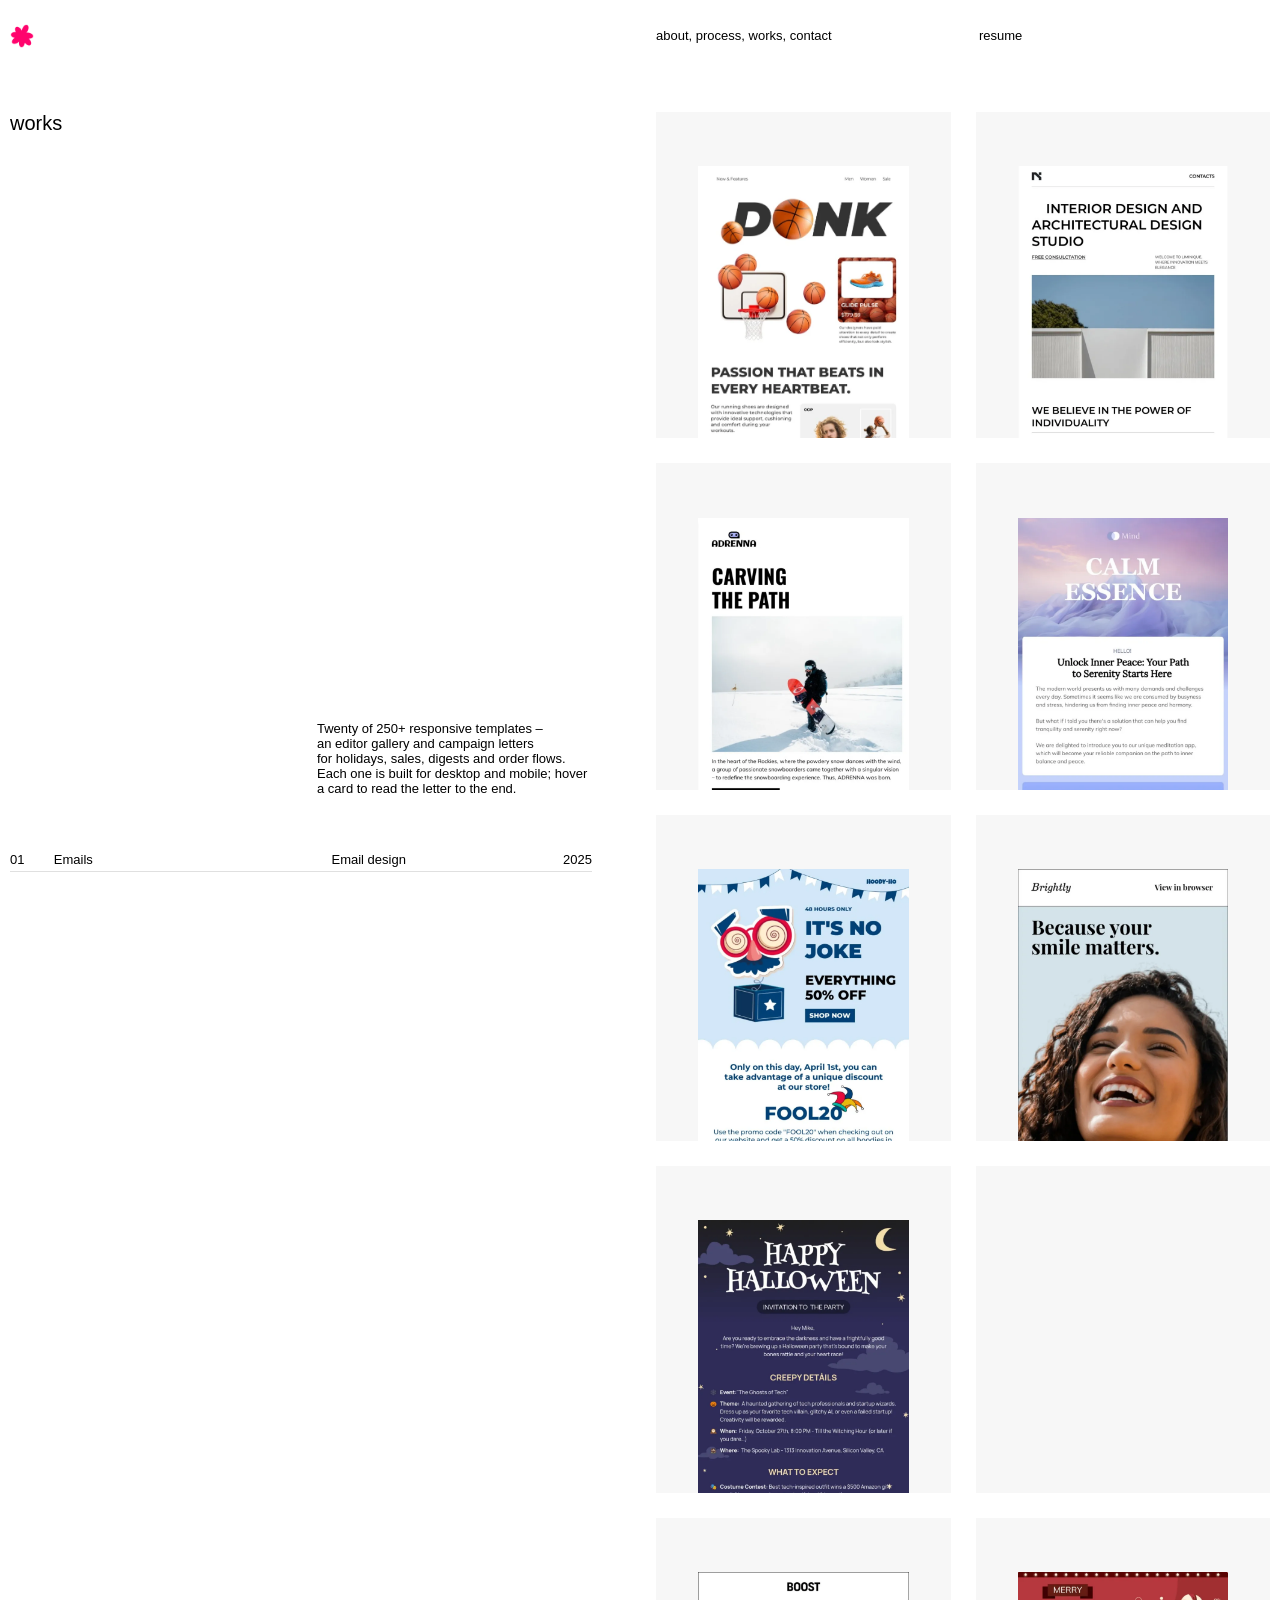
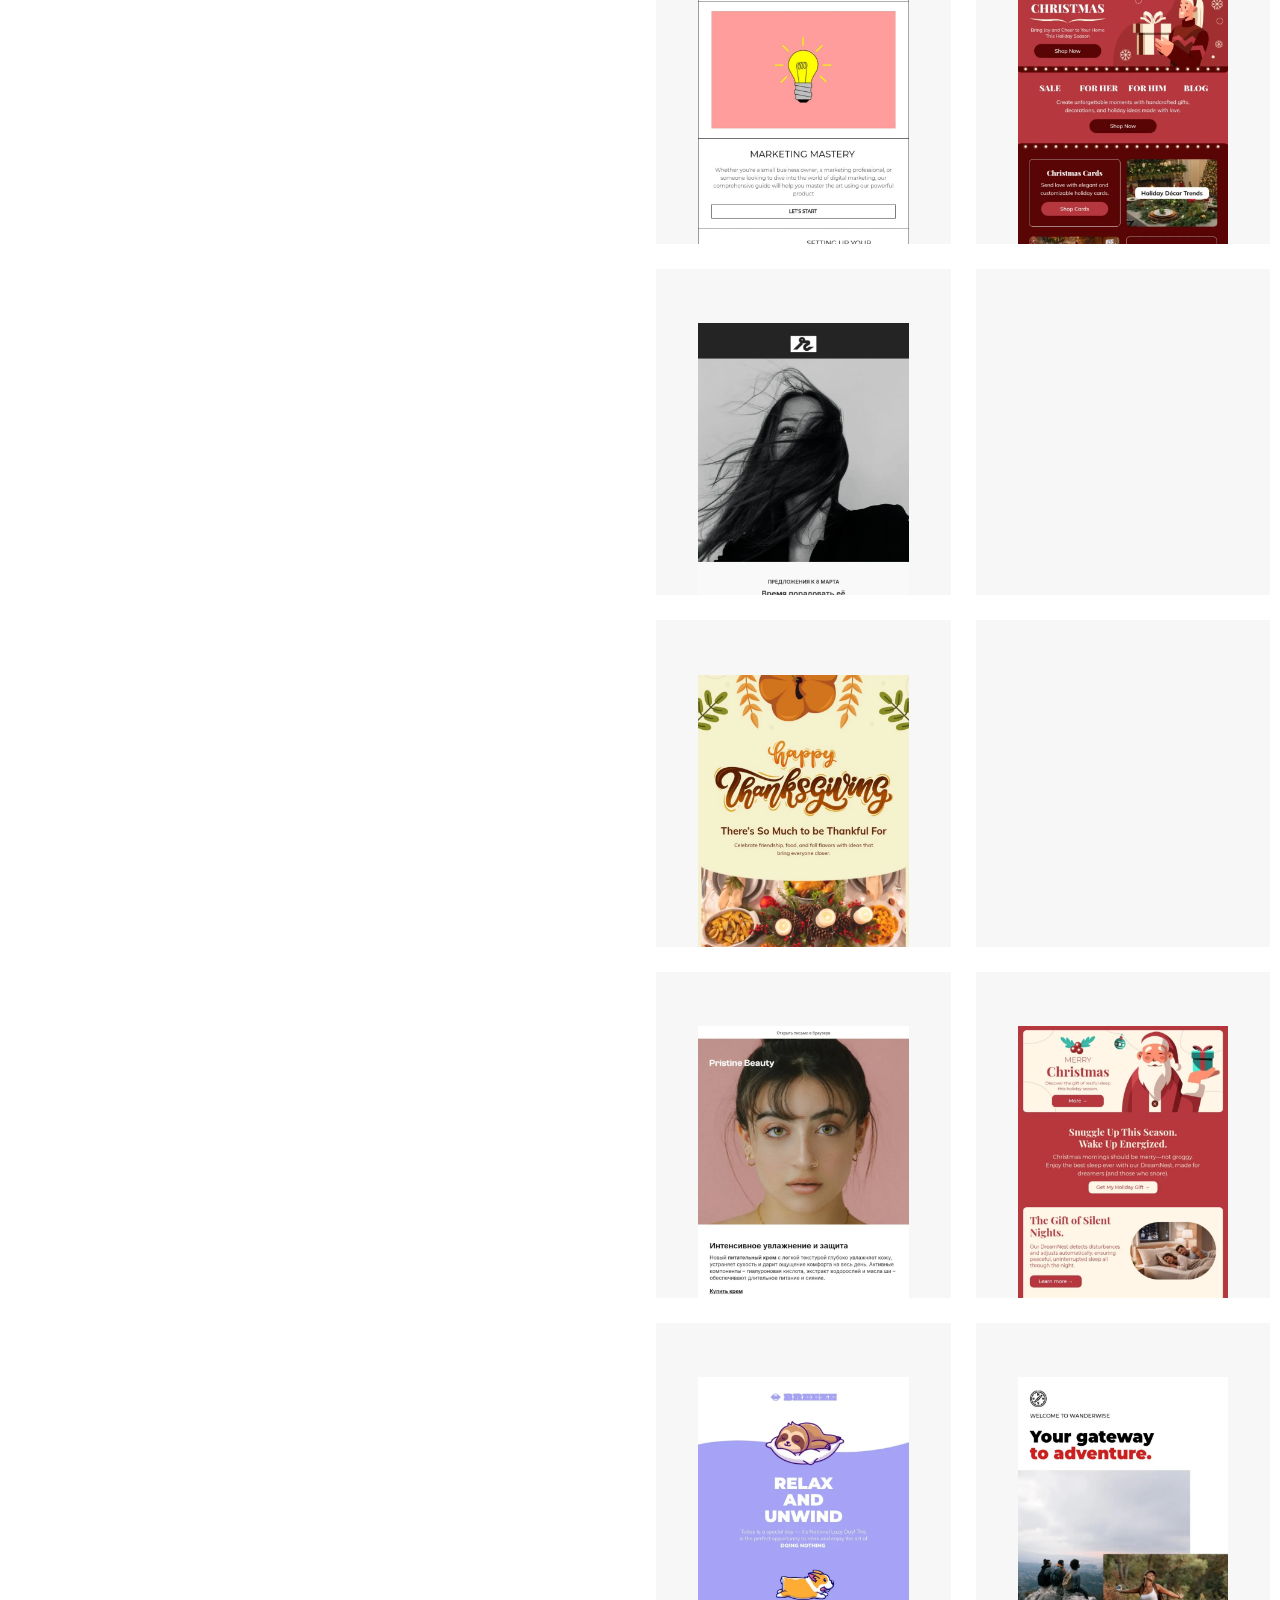
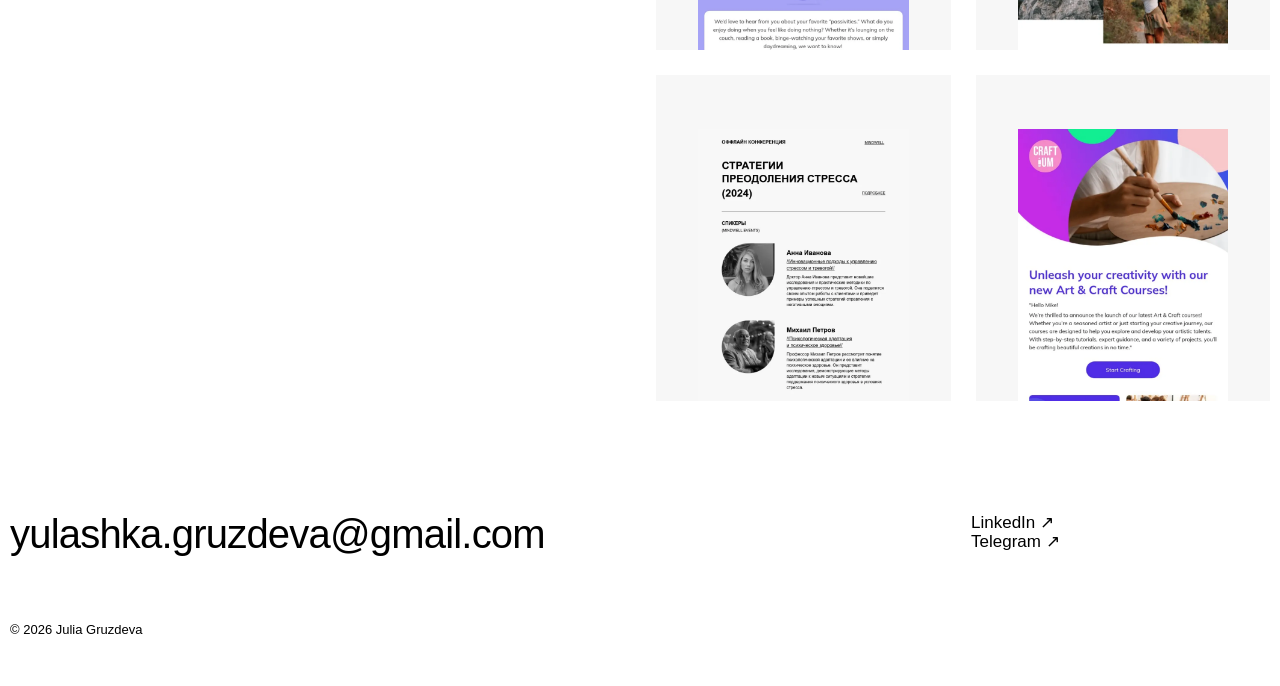
==== work/email-design/index.html @ 6845fb50 "Сборка сайта-портфолио для GitHub Pages Статика из site-portfolio/dist. Файл .nojekyll – чтобы Pages" ====
<!DOCTYPE html><html lang="en"><head><meta charset="utf-8"><meta name="viewport" content="width=device-width, initial-scale=1"><!-- NDA: не убирать, пока Юля не скажет «согласовано, открываем» --><meta name="robots" content="noindex, nofollow"><title>Email design – Julia Gruzdeva</title><meta name="description" content="Responsive email templates for the template gallery of an email editor and for brand campaigns – holidays, sales, digests, order flows. Each one built for desktop and mobile."><!-- Иконка вкладки: розовый цветок (решение Юли 08.11.2026) --><link rel="icon" type="image/png" href="/favicon.png"><link rel="apple-touch-icon" href="/favicon.png"><!-- Вступление на главной: включаем до отрисовки, чтобы не мигало финальное состояние --><style>html.lenis,html.lenis body{height:auto}.lenis:not(.lenis-autoToggle).lenis-stopped{overflow:clip}.lenis [data-lenis-prevent],.lenis [data-lenis-prevent-wheel],.lenis [data-lenis-prevent-touch],.lenis [data-lenis-prevent-vertical],.lenis [data-lenis-prevent-horizontal]{overscroll-behavior:contain}.lenis.lenis-smooth iframe{pointer-events:none}.lenis.lenis-autoToggle{transition-behavior:allow-discrete;transition-property:overflow;transition-duration:1ms}
</style><link rel="stylesheet" href="/_astro/TopBar.B1P4FgO7.css"><link rel="stylesheet" href="/_astro/Contact.BakObvQf.css"></head><body><header class="top wrap" data-topbar data-astro-cid-nazmfhjt><a class="t-caption top-logo" href="/#top" data-astro-cid-nazmfhjt><img src="/favicon.png" alt="" width="256" height="256" data-astro-cid-nazmfhjt><span class="visually-hidden" data-astro-cid-nazmfhjt>Julia Gruzdeva – to the top</span></a><nav class="t-caption top-nav" aria-label="Main" data-astro-cid-nazmfhjt><a href="/#about" data-astro-cid-nazmfhjt>about</a>, <a href="/#process" data-astro-cid-nazmfhjt>process</a>, <a href="/#work" data-astro-cid-nazmfhjt>works</a>, <a href="/contact" data-astro-cid-nazmfhjt>contact</a><span class="top-cv-nav" data-astro-cid-nazmfhjt>, <button type="button" data-cv-open data-astro-cid-nazmfhjt>resume</button></span></nav><button class="t-caption top-cv" type="button" data-cv-open data-astro-cid-nazmfhjt>resume</button></header><dialog class="cv" data-cv aria-label="Resume – Julia Gruzdeva" data-astro-cid-zsqrgqoq><div class="cv-sheet" data-lenis-prevent data-astro-cid-zsqrgqoq><div class="wrap cv-page" data-astro-cid-zsqrgqoq><div class="cv-top" data-astro-cid-zsqrgqoq><button class="cv-back" type="button" data-cv-close data-astro-cid-zsqrgqoq><img src="/favicon.png" alt="" width="256" height="256" data-astro-cid-zsqrgqoq><span class="visually-hidden" data-astro-cid-zsqrgqoq>Back to the site</span></button><button class="cv-close" type="button" data-cv-close data-astro-cid-zsqrgqoq>close</button></div><div class="cv-intro" data-astro-cid-zsqrgqoq><div class="cv-who" data-astro-cid-zsqrgqoq><h2 class="t-headline cv-headline" data-astro-cid-zsqrgqoq>Hello! I&#39;m Julia Gruzdeva – product designer.</h2><p class="t-caption cv-place" data-astro-cid-zsqrgqoq>Batumi, Georgia · UTC+4 · remote</p></div><img class="cv-photo" src="/images/julia.webp" alt="Julia Gruzdeva" width="560" height="560" loading="lazy" decoding="async" data-astro-cid-zsqrgqoq></div><section class="cv-row" data-astro-cid-zsqrgqoq><h3 class="t-title cv-label" data-astro-cid-zsqrgqoq>About me</h3><div class="cv-main" data-astro-cid-zsqrgqoq><p class="t-text" data-astro-cid-zsqrgqoq>Product and UX/UI designer with three years in complex B2B SaaS. I design interfaces with dozens of states, rules and edge cases, work on design systems at code level, and turn business goals into clear user flows together with product managers and engineers. My focus is the logic behind the screen: scenarios, states and every edge case are worked out before anything is drawn – so the team doesn&#39;t meet them after release. I work AI-first – I build interactive prototypes in Claude Code on the production component library, so engineers get working code instead of mockups and features are approved in weeks, not months.</p></div></section><section class="cv-row" data-astro-cid-zsqrgqoq><h3 class="t-title cv-label" data-astro-cid-zsqrgqoq>Contacts</h3><div class="cv-main cv-links" data-astro-cid-zsqrgqoq><p class="t-text cv-link" data-astro-cid-zsqrgqoq><span class="cv-dim" data-astro-cid-zsqrgqoq>LinkedIn:</span> <a href="https://www.linkedin.com/in/jula-gruzdeva/" target="_blank" rel="noopener" data-astro-cid-zsqrgqoq>linkedin.com/in/jula-gruzdeva ↗</a></p><p class="t-text cv-link" data-astro-cid-zsqrgqoq><span class="cv-dim" data-astro-cid-zsqrgqoq>Telegram:</span> <a href="https://t.me/jula_gruzdeva" target="_blank" rel="noopener" data-astro-cid-zsqrgqoq>@jula_gruzdeva ↗</a></p><p class="t-text cv-link" data-astro-cid-zsqrgqoq><span class="cv-dim" data-astro-cid-zsqrgqoq>Email:</span> <a href="mailto:yulashka.gruzdeva@gmail.com" data-astro-cid-zsqrgqoq>yulashka.gruzdeva@gmail.com</a></p></div></section><section class="cv-row" data-astro-cid-zsqrgqoq><h3 class="t-title cv-label" data-astro-cid-zsqrgqoq>Competences</h3><div class="cv-main" data-astro-cid-zsqrgqoq><p class="t-text" data-astro-cid-zsqrgqoq>I hand over high-fidelity UI, interactive prototypes and specs with acceptance criteria – and stay with engineering until release, with a design review of what was built. In a design system I work down to token scales and components documented in Storybook, with full state coverage and keyboard access. Tools: Figma and Claude Code.</p></div><ul class="cv-aside t-text" data-astro-cid-zsqrgqoq><li data-astro-cid-zsqrgqoq>Product design</li><li data-astro-cid-zsqrgqoq>Complex UX</li><li data-astro-cid-zsqrgqoq>Design systems</li><li data-astro-cid-zsqrgqoq>AI prototyping</li><li data-astro-cid-zsqrgqoq>Email design</li><li data-astro-cid-zsqrgqoq>Web design</li></ul></section><section class="cv-row" data-astro-cid-zsqrgqoq><h3 class="t-title cv-label" data-astro-cid-zsqrgqoq>Experience</h3><div class="cv-main cv-jobs" data-astro-cid-zsqrgqoq><div class="cv-job" data-astro-cid-zsqrgqoq><p class="t-data cv-job-head" data-astro-cid-zsqrgqoq>Product designer<span class="cv-job-when t-text" data-astro-cid-zsqrgqoq>2025 – 2026</span></p><p class="t-text cv-job-org" data-astro-cid-zsqrgqoq>A SaaS company in email marketing</p><ul class="t-text cv-points" data-astro-cid-zsqrgqoq><li data-astro-cid-zsqrgqoq>End-to-end design of complex B2B SaaS features – from user flows, system states and edge cases to high-fidelity UI, interactive prototypes and developer-ready specs with acceptance criteria.</li><li data-astro-cid-zsqrgqoq>Redesigned the whole customer account of a transactional email service in 5 months – sign-up, onboarding, sending domains, event history, projects and DMARC monitoring, for web and mobile, in light and dark themes. In production.</li><li data-astro-cid-zsqrgqoq>Designed core capabilities of an automation builder for scenarios with 50+ blocks – canvas minimap, smart guides with soft snapping, and a notification system built from support requests.</li><li data-astro-cid-zsqrgqoq>Designed activation flows – a launch checklist that leads new users to their first live scenario, and an entry point from segments into automations. Both in production.</li><li data-astro-cid-zsqrgqoq>Work AI-first – interactive prototypes in Claude Code on the production component library, which cut the path from task to approved solution from months to two or three weeks.</li><li data-astro-cid-zsqrgqoq>Owned a foundation area of a design system overhaul – shadows, overlays and layering: audit, token scales, 11 tokens shipped and 16 components rebuilt with full state coverage, keyboard access and Storybook documentation.</li><li data-astro-cid-zsqrgqoq>Designed data-heavy interfaces – an SMS analytics dashboard with tables, filters, aggregated reports, exports, and loading, empty and error states.</li></ul></div><div class="cv-job" data-astro-cid-zsqrgqoq><p class="t-data cv-job-head" data-astro-cid-zsqrgqoq>Designer, email and web<span class="cv-job-when t-text" data-astro-cid-zsqrgqoq>2023 – 2025</span></p><p class="t-text cv-job-org" data-astro-cid-zsqrgqoq>Same company</p><ul class="t-text cv-points" data-astro-cid-zsqrgqoq><li data-astro-cid-zsqrgqoq>Designed 250+ responsive email templates for the products&#39; template galleries, and campaign creatives for Russian-speaking and international markets.</li><li data-astro-cid-zsqrgqoq>Redesigned an 11-page product marketing site with an updated UI kit and developer documentation, in light and dark themes.</li><li data-astro-cid-zsqrgqoq>Used generative AI in visual production – 3D objects and a mascot for an ad campaign, illustrations for the site.</li><li data-astro-cid-zsqrgqoq>Moved into the product team in 2025.</li></ul></div></div></section><section class="cv-row" data-astro-cid-zsqrgqoq><h3 class="t-title cv-label" data-astro-cid-zsqrgqoq>Education</h3><div class="cv-main cv-rows" data-astro-cid-zsqrgqoq><div class="cv-line" data-astro-cid-zsqrgqoq><p class="t-text" data-astro-cid-zsqrgqoq>Peter the Great St. Petersburg Polytechnic University<br data-astro-cid-zsqrgqoq><span class="cv-dim" data-astro-cid-zsqrgqoq>Bachelor&#39;s degree, Information Technology</span></p><p class="t-text cv-when" data-astro-cid-zsqrgqoq>2021 – 2026</p></div></div></section><section class="cv-row" data-astro-cid-zsqrgqoq><h3 class="t-title cv-label" data-astro-cid-zsqrgqoq>Languages</h3><div class="cv-main cv-rows" data-astro-cid-zsqrgqoq><div class="cv-line" data-astro-cid-zsqrgqoq><p class="t-text" data-astro-cid-zsqrgqoq>Russian</p><p class="t-text cv-when" data-astro-cid-zsqrgqoq>Native</p></div><div class="cv-line" data-astro-cid-zsqrgqoq><p class="t-text" data-astro-cid-zsqrgqoq>English</p><p class="t-text cv-when" data-astro-cid-zsqrgqoq>Working proficiency</p></div></div></section></div></div></dialog><script type="module" src="/_astro/Resume.astro_astro_type_script_index_0_lang.Bk0ro4QS.js"></script><main><section class="work wrap" aria-labelledby="work-title" data-work data-astro-cid-t3eiqlen><i class="work-anchor" id="work" aria-hidden="true" data-astro-cid-t3eiqlen></i><div class="work-body" data-astro-cid-t3eiqlen><div class="work-side" data-astro-cid-t3eiqlen><div class="work-head" data-astro-cid-t3eiqlen><h2 class="t-title work-word" id="work-title" data-astro-cid-t3eiqlen>works</h2><div class="work-sums" data-astro-cid-t3eiqlen><p class="t-caption work-summary is-live" data-sum="emails" data-astro-cid-t3eiqlen>Twenty of 250+ responsive templates – an editor gallery and campaign letters for holidays, sales, digests and order flows. Each one is built for desktop and mobile; hover a card to read the letter to the end.</p></div></div><ol class="work-list t-caption" data-astro-cid-t3eiqlen><li class="is-live" data-row="emails" data-astro-cid-t3eiqlen><a href="#w-emails" data-astro-cid-t3eiqlen><span class="work-num" data-astro-cid-t3eiqlen>01</span><span class="work-name" data-astro-cid-t3eiqlen>Emails</span><span class="work-cat" data-astro-cid-t3eiqlen>Email design</span><span class="work-year" data-astro-cid-t3eiqlen>2025</span></a></li></ol></div><div class="work-images" data-astro-cid-t3eiqlen><div class="work-tile work-half" style="--shift:-73.26%;--dur:1.98s" id="w-emails" data-work-start="emails" data-astro-cid-t3eiqlen><img src="/images/work/email/email-01.webp" alt="Email template 1 of 20" width="517" height="2000" loading="eager" decoding="async" data-astro-cid-t3eiqlen></div><div class="work-tile work-half" style="--shift:-73.30%;--dur:1.99s" data-astro-cid-t3eiqlen><img src="/images/work/email/email-02.webp" alt="Email template 2 of 20" width="700" height="2712" loading="lazy" decoding="async" data-astro-cid-t3eiqlen></div><div class="work-tile work-half" style="--shift:-83.39%;--dur:3.63s" data-astro-cid-t3eiqlen><img src="/images/work/email/email-03.webp" alt="Email template 3 of 20" width="700" height="4358" loading="lazy" decoding="async" data-astro-cid-t3eiqlen></div><div class="work-tile work-half" style="--shift:-83.99%;--dur:3.80s" data-astro-cid-t3eiqlen><img src="/images/work/email/email-04.webp" alt="Email template 4 of 20" width="700" height="4522" loading="lazy" decoding="async" data-astro-cid-t3eiqlen></div><div class="work-tile work-half" style="--shift:-57.46%;--dur:0.98s" data-astro-cid-t3eiqlen><img src="/images/work/email/email-05.webp" alt="Email template 5 of 20" width="700" height="1702" loading="lazy" decoding="async" data-astro-cid-t3eiqlen></div><div class="work-tile work-half" style="--shift:-72.13%;--dur:1.87s" data-astro-cid-t3eiqlen><img src="/images/work/email/email-06.webp" alt="Email template 6 of 20" width="700" height="2598" loading="lazy" decoding="async" data-astro-cid-t3eiqlen></div><div class="work-tile work-half" style="--shift:-64.30%;--dur:1.30s" data-astro-cid-t3eiqlen><img src="/images/work/email/email-07.webp" alt="Email template 7 of 20" width="700" height="2028" loading="lazy" decoding="async" data-astro-cid-t3eiqlen></div><div class="work-tile work-half" style="--shift:-71.36%;--dur:1.80s" data-astro-cid-t3eiqlen><img src="/images/work/email/email-08.webp" alt="Email template 8 of 20" width="700" height="2528" loading="lazy" decoding="async" data-astro-cid-t3eiqlen></div><div class="work-tile work-half" style="--shift:-77.18%;--dur:2.45s" data-astro-cid-t3eiqlen><img src="/images/work/email/email-09.webp" alt="Email template 9 of 20" width="700" height="3172" loading="lazy" decoding="async" data-astro-cid-t3eiqlen></div><div class="work-tile work-half" style="--shift:-63.10%;--dur:1.24s" data-astro-cid-t3eiqlen><img src="/images/work/email/email-10.webp" alt="Email template 10 of 20" width="700" height="1962" loading="lazy" decoding="async" data-astro-cid-t3eiqlen></div><div class="work-tile work-half" style="--shift:-70.08%;--dur:1.70s" data-astro-cid-t3eiqlen><img src="/images/work/email/email-11.webp" alt="Email template 11 of 20" width="700" height="2420" loading="lazy" decoding="async" data-astro-cid-t3eiqlen></div><div class="work-tile work-half" style="--shift:-70.92%;--dur:1.77s" data-astro-cid-t3eiqlen><img src="/images/work/email/email-12.webp" alt="Email template 12 of 20" width="700" height="2490" loading="lazy" decoding="async" data-astro-cid-t3eiqlen></div><div class="work-tile work-half" style="--shift:-79.38%;--dur:2.79s" data-astro-cid-t3eiqlen><img src="/images/work/email/email-13.webp" alt="Email template 13 of 20" width="700" height="3512" loading="lazy" decoding="async" data-astro-cid-t3eiqlen></div><div class="work-tile work-half" style="--shift:-69.81%;--dur:1.67s" data-astro-cid-t3eiqlen><img src="/images/work/email/email-14.webp" alt="Email template 14 of 20" width="700" height="2398" loading="lazy" decoding="async" data-astro-cid-t3eiqlen></div><div class="work-tile work-half" style="--shift:-69.50%;--dur:1.65s" data-astro-cid-t3eiqlen><img src="/images/work/email/email-15.webp" alt="Email template 15 of 20" width="700" height="2374" loading="lazy" decoding="async" data-astro-cid-t3eiqlen></div><div class="work-tile work-half" style="--shift:-67.91%;--dur:1.53s" data-astro-cid-t3eiqlen><img src="/images/work/email/email-16.webp" alt="Email template 16 of 20" width="700" height="2256" loading="lazy" decoding="async" data-astro-cid-t3eiqlen></div><div class="work-tile work-half" style="--shift:-66.70%;--dur:1.45s" data-astro-cid-t3eiqlen><img src="/images/work/email/email-17.webp" alt="Email template 17 of 20" width="700" height="2174" loading="lazy" decoding="async" data-astro-cid-t3eiqlen></div><div class="work-tile work-half" style="--shift:-64.75%;--dur:1.33s" data-astro-cid-t3eiqlen><img src="/images/work/email/email-18.webp" alt="Email template 18 of 20" width="700" height="2054" loading="lazy" decoding="async" data-astro-cid-t3eiqlen></div><div class="work-tile work-half" style="--shift:-67.12%;--dur:1.48s" data-astro-cid-t3eiqlen><img src="/images/work/email/email-19.webp" alt="Email template 19 of 20" width="700" height="2202" loading="lazy" decoding="async" data-astro-cid-t3eiqlen></div><div class="work-tile work-half" style="--shift:-63.69%;--dur:1.27s" data-astro-cid-t3eiqlen><img src="/images/work/email/email-20.webp" alt="Email template 20 of 20" width="700" height="1994" loading="lazy" decoding="async" data-astro-cid-t3eiqlen></div></div></div></section><script type="module" src="/_astro/Work.astro_astro_type_script_index_0_lang.C612-Xgd.js"></script></main><footer class="contact wrap" aria-label="Contact" data-astro-cid-he3spzz3><div class="lanes contact-lanes" data-astro-cid-he3spzz3><div class="contact-who" data-astro-cid-he3spzz3><a class="t-headline contact-mail" href="mailto:yulashka.gruzdeva@gmail.com" data-astro-cid-he3spzz3>yulashka.gruzdeva@gmail.com</a></div><p class="t-data" data-astro-cid-he3spzz3><a href="https://www.linkedin.com/in/jula-gruzdeva/" target="_blank" rel="noopener" data-astro-cid-he3spzz3>LinkedIn ↗</a><br data-astro-cid-he3spzz3><a href="https://t.me/jula_gruzdeva" target="_blank" rel="noopener" data-astro-cid-he3spzz3>Telegram ↗</a></p></div><div class="lanes contact-foot" data-astro-cid-he3spzz3><p class="t-caption" data-astro-cid-he3spzz3>© 2026 Julia Gruzdeva</p></div></footer><script type="module" src="/_astro/Base.astro_astro_type_script_index_0_lang.paRQrTUy.js"></script></body></html>
---- _astro/TopBar.B1P4FgO7.css ----
:root{--black:#000;--white:#fff;--muted:#0000008c;--muted-strong:#000000b3;--rule:#000;--rule-soft:#0000001f;--placeholder:#00000014;--muted-light:#0000006b;--accent-1:#4a9e63;--accent-2:#33559f;--bg:var(--white);--text:var(--black);--focus:var(--accent-2);--font:"Helvetica Neue", Helvetica, Arial, sans-serif;--w-regular:400;--w-medium:500;--fs-monumental:clamp(56px, 22vw, 320px);--lh-monumental:.78;--ls-monumental:-.05em;--fs-name:clamp(40px, 13.9vw, 200px);--ls-name:-.04em;--fs-numeral:120px;--lh-numeral:.8;--ls-numeral:-.04em;--fs-principle:64px;--lh-principle:.85;--ls-principle:-.04em;--fs-headline:40px;--lh-headline:1.05;--ls-headline:-.02em;--fs-data:17px;--lh-data:1.12;--fs-title:20px;--lh-title:1.1;--fs-body:16px;--lh-body:1.25;--fs-text:15px;--lh-text:1.3;--fs-small:14px;--lh-small:1.3;--fs-caption:13px;--lh-caption:1.15;--fs-label:12px;--lh-label:1.15;--fs-words:clamp(64px, 10.4vw, 150px);--lh-words:.8;--ls-words:-.05em;--words-col:2.8em;--words-dot:.68em;--page-pad:10px;--lane-pad:0px;--lane-gap:32px;--rule-w:1px;--tile-bg:#f7f7f7;--tile-bg-hover:#e8e9ed;--work-gap:25px;--rule-bold:4px;--top-h:72px;--section-top:128px;--hero-gap:120px;--intro-scroll:260svh;--intro-scroll-flow:130svh;--about-scroll:160svh;--how-scroll:320svh;--head-gap:40px;--footer-top:112px;--dur-fast:.16s;--dur-base:.32s;--dur-slow:.7s;--ease-out:cubic-bezier(.2, .7, .2, 1)}@media (width<=900px){:root{--fs-numeral:72px;--hero-gap:80px;--intro-scroll:240svh;--intro-scroll-flow:140svh;--about-scroll:140svh;--how-scroll:280svh;--fs-name:12.5vw;--fs-headline:28px}}@media (width<=600px){:root{--page-pad:16px;--lane-gap:20px;--top-h:56px;--section-top:88px;--head-gap:28px;--hero-gap:64px;--footer-top:80px;--work-gap:16px;--fs-numeral:56px;--fs-headline:26px;--fs-words:clamp(38px, 13vw, 64px);--words-col:1.55em}}*,:before,:after{box-sizing:border-box}html{-webkit-text-size-adjust:100%}html,body{margin:0}body{font-family:var(--font);font-size:var(--fs-body);line-height:var(--lh-body);font-weight:var(--w-regular);color:var(--text);background:var(--bg);-webkit-font-smoothing:antialiased;overflow-x:clip}h1,h2,h3,p,ul,ol,dl,dd,figure{margin:0;padding:0}ul,ol{list-style:none}img,video{max-width:100%;height:auto;display:block}a{color:inherit;text-decoration:none}a:hover{text-underline-offset:.15em;text-decoration:underline 1px}:focus-visible{outline:2px solid var(--focus);outline-offset:2px}::selection{background:var(--black);color:var(--white)}.visually-hidden{clip:rect(0 0 0 0);white-space:nowrap;border:0;width:1px;height:1px;margin:-1px;padding:0;position:absolute;overflow:hidden}.wrap{padding-inline:var(--page-pad)}.lanes{column-gap:var(--lane-gap);grid-template-columns:repeat(4,minmax(0,1fr));display:grid}.lanes>*{padding:0 var(--lane-pad);min-width:0}.t-monumental{font-size:var(--fs-monumental);line-height:var(--lh-monumental);letter-spacing:var(--ls-monumental);font-weight:var(--w-medium)}.t-numeral{font-size:var(--fs-numeral);line-height:var(--lh-numeral);letter-spacing:var(--ls-numeral);font-weight:var(--w-medium)}.t-principle{font-size:var(--fs-principle);line-height:var(--lh-principle);letter-spacing:var(--ls-principle);font-weight:var(--w-medium)}.t-headline{font-size:var(--fs-headline);line-height:var(--lh-headline);letter-spacing:var(--ls-headline);font-weight:var(--w-medium)}.t-data{font-size:var(--fs-data);line-height:var(--lh-data);font-weight:var(--w-medium)}.t-title{font-size:var(--fs-title);line-height:var(--lh-title);font-weight:var(--w-medium)}.t-text{font-size:var(--fs-text);line-height:var(--lh-text)}.t-caption{font-size:var(--fs-caption);line-height:var(--lh-caption);font-weight:var(--w-medium)}.t-label{font-size:var(--fs-label);line-height:var(--lh-label);font-weight:var(--w-medium);color:var(--muted)}.muted{color:var(--muted)}.section{padding-top:var(--section-top)}.sec-head{margin-bottom:var(--head-gap)}@supports (animation-timeline:view()){@media (prefers-reduced-motion:no-preference){.reveal{animation:linear both reveal view();animation-range:entry entry 40%}}}@keyframes reveal{0%{opacity:0;transform:translateY(24px)}to{opacity:1;transform:none}}@media (width<=900px){.lanes{grid-template-columns:repeat(2,minmax(0,1fr));row-gap:24px}}@media (width<=600px){.lanes{grid-template-columns:minmax(0,1fr);row-gap:20px}}@media (prefers-reduced-motion:reduce){html{scroll-behavior:auto}*,:before,:after{transition-duration:.01ms!important;animation-duration:.01ms!important}}.cv[data-astro-cid-zsqrgqoq]{background:var(--bg);width:100%;max-width:none;height:100%;max-height:none;color:var(--text);border:0;margin:0;padding:0;position:fixed;inset:0}.cv[data-astro-cid-zsqrgqoq]::backdrop{background:#00000080}.cv-sheet[data-astro-cid-zsqrgqoq]{overscroll-behavior:contain;background:var(--bg);height:100%;overflow-y:auto}.cv-page[data-astro-cid-zsqrgqoq]{padding-bottom:96px}.cv[data-astro-cid-zsqrgqoq][open]{animation:.24s cubic-bezier(.2,.7,.2,1) both cv-in}@keyframes cv-in{0%{opacity:0;translate:0 12px}}@media (prefers-reduced-motion:reduce){.cv[data-astro-cid-zsqrgqoq][open]{animation:none}}.cv-top[data-astro-cid-zsqrgqoq]{column-gap:var(--lane-gap);height:var(--top-h);grid-template-columns:repeat(4,minmax(0,1fr));align-items:center;display:grid}.cv-back[data-astro-cid-zsqrgqoq],.cv-close[data-astro-cid-zsqrgqoq]{font-family:inherit;font-size:var(--fs-caption);line-height:var(--lh-caption);font-weight:var(--w-medium);color:inherit;cursor:pointer;background:0 0;border:0;padding:0}.cv-back[data-astro-cid-zsqrgqoq]{grid-column:1;justify-self:start;align-items:center;display:flex}.cv-back[data-astro-cid-zsqrgqoq] img[data-astro-cid-zsqrgqoq]{width:24px;height:24px}.cv-close[data-astro-cid-zsqrgqoq]{grid-column:4;justify-self:start}.cv-back[data-astro-cid-zsqrgqoq]:hover,.cv-close[data-astro-cid-zsqrgqoq]:hover{text-underline-offset:.15em;text-decoration:underline 1px}.cv-intro[data-astro-cid-zsqrgqoq]{text-align:center;flex-direction:column;align-items:center;gap:28px;padding:56px 0 72px;display:flex}.cv-who[data-astro-cid-zsqrgqoq]{min-width:0}.cv-photo[data-astro-cid-zsqrgqoq]{object-fit:cover;border-radius:50%;flex:none;order:-1;width:140px;height:140px}.cv-headline[data-astro-cid-zsqrgqoq]{max-width:14em}.cv-place[data-astro-cid-zsqrgqoq]{color:var(--muted);padding-top:16px}.cv-row[data-astro-cid-zsqrgqoq]{column-gap:var(--lane-gap);grid-template-columns:repeat(4,minmax(0,1fr));padding:0 0 56px;display:grid}.cv-label[data-astro-cid-zsqrgqoq]{grid-column:1}.cv-main[data-astro-cid-zsqrgqoq]{grid-column:2/4}.cv-aside[data-astro-cid-zsqrgqoq]{text-align:right;color:var(--muted);grid-column:4}.cv-links[data-astro-cid-zsqrgqoq] p[data-astro-cid-zsqrgqoq]+p[data-astro-cid-zsqrgqoq],.cv-rows[data-astro-cid-zsqrgqoq] .cv-line[data-astro-cid-zsqrgqoq]+.cv-line[data-astro-cid-zsqrgqoq]{padding-top:6px}.cv-link[data-astro-cid-zsqrgqoq]{grid-template-columns:5.5em minmax(0,1fr);column-gap:8px;display:grid}.cv-dim[data-astro-cid-zsqrgqoq]{color:var(--muted)}.cv-line[data-astro-cid-zsqrgqoq]{column-gap:var(--lane-gap);grid-template-columns:minmax(0,1fr) auto;display:grid}.cv-when[data-astro-cid-zsqrgqoq]{color:var(--muted);text-align:right;white-space:nowrap}.cv-job[data-astro-cid-zsqrgqoq]+.cv-job[data-astro-cid-zsqrgqoq]{padding-top:40px}.cv-job-head[data-astro-cid-zsqrgqoq]{column-gap:var(--lane-gap);grid-template-columns:minmax(0,1fr) auto;display:grid}.cv-job-when[data-astro-cid-zsqrgqoq]{color:var(--muted);white-space:nowrap}.cv-job-org[data-astro-cid-zsqrgqoq]{color:var(--muted);padding-top:4px}.cv-points[data-astro-cid-zsqrgqoq]{padding-top:16px}.cv-points[data-astro-cid-zsqrgqoq]>li[data-astro-cid-zsqrgqoq]{padding-left:16px;position:relative}.cv-points[data-astro-cid-zsqrgqoq]>li[data-astro-cid-zsqrgqoq]+li[data-astro-cid-zsqrgqoq]{padding-top:10px}.cv-points[data-astro-cid-zsqrgqoq]>li[data-astro-cid-zsqrgqoq]:before{content:"–";color:var(--muted);position:absolute;left:0}@media (width<=900px){.cv-top[data-astro-cid-zsqrgqoq]{grid-template-columns:1fr 1fr}.cv-back[data-astro-cid-zsqrgqoq]{grid-column:1}.cv-close[data-astro-cid-zsqrgqoq]{grid-column:2;justify-self:end}.cv-intro[data-astro-cid-zsqrgqoq]{gap:20px;padding:32px 0 48px}.cv-photo[data-astro-cid-zsqrgqoq]{width:104px;height:104px}.cv-row[data-astro-cid-zsqrgqoq]{grid-template-columns:1fr;row-gap:16px;padding-bottom:40px}.cv-label[data-astro-cid-zsqrgqoq],.cv-main[data-astro-cid-zsqrgqoq],.cv-aside[data-astro-cid-zsqrgqoq]{grid-column:1}.cv-aside[data-astro-cid-zsqrgqoq]{text-align:left;flex-wrap:wrap;gap:4px 16px;display:flex}}@media (width<=600px){.cv-page[data-astro-cid-zsqrgqoq]{padding-bottom:64px}.cv-row[data-astro-cid-zsqrgqoq]{padding-bottom:32px}.cv-link[data-astro-cid-zsqrgqoq]{grid-template-columns:minmax(0,1fr)}.cv-link[data-astro-cid-zsqrgqoq] a[data-astro-cid-zsqrgqoq]{overflow-wrap:anywhere}.cv-links[data-astro-cid-zsqrgqoq] p[data-astro-cid-zsqrgqoq]+p[data-astro-cid-zsqrgqoq]{padding-top:12px}.cv-line[data-astro-cid-zsqrgqoq]{grid-template-columns:minmax(0,1fr);row-gap:2px}.cv-when[data-astro-cid-zsqrgqoq]{text-align:left}.cv-job-head[data-astro-cid-zsqrgqoq]{column-gap:16px}}.top[data-astro-cid-nazmfhjt]{z-index:10;background:var(--bg);column-gap:var(--lane-gap);height:var(--top-h);grid-template-columns:repeat(4,minmax(0,1fr));align-items:center;display:grid;position:fixed;inset:0 0 auto}.top[data-astro-cid-nazmfhjt]>[data-astro-cid-nazmfhjt]{padding:0 var(--lane-pad)}.top-logo[data-astro-cid-nazmfhjt]{font-weight:var(--w-medium);color:var(--black);opacity:var(--logo-in,1);transform:translateY(calc((1 - var(--logo-in,1)) * 6px)) scale(calc(.92 + .08 * var(--logo-in,1)));transform-origin:0;will-change:opacity, transform;grid-column:1;align-items:center;display:flex}.top-logo[data-astro-cid-nazmfhjt] img[data-astro-cid-nazmfhjt]{width:24px;height:24px}.top-nav[data-astro-cid-nazmfhjt]{grid-column:3}.top-cv[data-astro-cid-nazmfhjt]{grid-column:4;justify-self:start}.top[data-astro-cid-nazmfhjt] button[data-astro-cid-nazmfhjt]{font:inherit;color:inherit;cursor:pointer;background:0 0;border:0;padding:0}.top[data-astro-cid-nazmfhjt] .top-cv[data-astro-cid-nazmfhjt]{font-size:var(--fs-caption);line-height:var(--lh-caption);font-weight:var(--w-medium)}.top[data-astro-cid-nazmfhjt] button[data-astro-cid-nazmfhjt]:hover{text-underline-offset:.15em;text-decoration:underline 1px}.top-cv-nav[data-astro-cid-nazmfhjt]{display:none}.intro-on .top[data-astro-cid-nazmfhjt]{opacity:0;pointer-events:none;will-change:transform, opacity;animation:0s 2.5s forwards top-failsafe}.intro-on.intro-ready .top[data-astro-cid-nazmfhjt]{animation:none}@keyframes top-failsafe{to{opacity:1;pointer-events:auto}}@media (width<=900px){.top[data-astro-cid-nazmfhjt]{grid-template-columns:1fr 1fr}.top-logo[data-astro-cid-nazmfhjt]{grid-column:1}.top-cv[data-astro-cid-nazmfhjt]{display:none}.top-cv-nav[data-astro-cid-nazmfhjt]{display:inline}.top-nav[data-astro-cid-nazmfhjt]{text-align:right;grid-column:2}}@media (width<=600px){.top[data-astro-cid-nazmfhjt]{justify-content:space-between;align-items:center;column-gap:12px;display:flex}.top-logo[data-astro-cid-nazmfhjt] img[data-astro-cid-nazmfhjt]{width:22px;height:22px}.top-nav[data-astro-cid-nazmfhjt]{white-space:nowrap;text-align:right;font-size:clamp(11px,3.2vw,12px)}.top-nav[data-astro-cid-nazmfhjt] a[data-astro-cid-nazmfhjt],.top[data-astro-cid-nazmfhjt] .top-nav[data-astro-cid-nazmfhjt] button[data-astro-cid-nazmfhjt]{padding-block:9px}}
---- _astro/Contact.BakObvQf.css ----
.work[data-astro-cid-t3eiqlen]{z-index:1;position:relative}.work-anchor[data-astro-cid-t3eiqlen]{width:1px;height:1px;position:absolute;top:0;left:0}.work-body[data-astro-cid-t3eiqlen]{column-gap:var(--lane-gap);grid-template-columns:repeat(4,minmax(0,1fr));display:grid}.work-side[data-astro-cid-t3eiqlen]{grid-column:1/3}.work-images[data-astro-cid-t3eiqlen]{grid-column:3/-1}.work-head[data-astro-cid-t3eiqlen]{column-gap:var(--lane-gap);grid-template-columns:1fr 1fr;display:grid}.work-head[data-astro-cid-t3eiqlen]>[data-astro-cid-t3eiqlen]{padding:0 var(--lane-pad)}.work-sums[data-astro-cid-t3eiqlen]{display:grid}.work-summary[data-astro-cid-t3eiqlen]{opacity:0;grid-area:1/1;max-width:24em}.work-summary[data-astro-cid-t3eiqlen].is-live{opacity:1}.work-list[data-astro-cid-t3eiqlen]{padding:0 var(--lane-pad)}.work-list[data-astro-cid-t3eiqlen]>li[data-astro-cid-t3eiqlen]>a[data-astro-cid-t3eiqlen]{border-bottom:var(--rule-w) solid var(--rule-soft);color:var(--muted-light);grid-template-columns:2.6em minmax(0,1fr) minmax(0,.8fr) 2.8em;gap:10px;padding:2px 0 3px;display:grid}.work-list[data-astro-cid-t3eiqlen]>li[data-astro-cid-t3eiqlen]>a[data-astro-cid-t3eiqlen]:hover{color:var(--black);text-decoration:none}.work-list[data-astro-cid-t3eiqlen]>li[data-astro-cid-t3eiqlen].is-live>a[data-astro-cid-t3eiqlen]{color:var(--black)}.work-name[data-astro-cid-t3eiqlen],.work-cat[data-astro-cid-t3eiqlen]{text-overflow:ellipsis;white-space:nowrap;overflow:hidden}.work-year[data-astro-cid-t3eiqlen]{text-align:right}.work-images[data-astro-cid-t3eiqlen]{gap:var(--work-gap);padding-top:calc(var(--top-h) + 40px);grid-template-columns:1fr 1fr;align-content:start;display:grid}.work-images[data-astro-cid-t3eiqlen] img[data-astro-cid-t3eiqlen],.work-images[data-astro-cid-t3eiqlen] .work-shape[data-astro-cid-t3eiqlen]{grid-column:1/-1;width:100%;height:auto}.work-tile[data-astro-cid-t3eiqlen]{aspect-ratio:489/542;background:var(--tile-bg);grid-column:1/-1;transition:background-color .16s ease-out;position:relative;overflow:hidden}.work-tile[data-astro-cid-t3eiqlen]:hover{background:var(--tile-bg-hover)}.work-tile[data-astro-cid-t3eiqlen] img[data-astro-cid-t3eiqlen]{width:71.575%;height:auto;transition:transform .45s ease-out;position:absolute;top:16.605%;left:14.315%}.work-tile[data-astro-cid-t3eiqlen]:hover img[data-astro-cid-t3eiqlen]{transform:translateY(var(--shift));transition-duration:var(--dur)}@media (prefers-reduced-motion:reduce){.work-tile[data-astro-cid-t3eiqlen],.work-tile[data-astro-cid-t3eiqlen] img[data-astro-cid-t3eiqlen]{transition:none}.work-tile[data-astro-cid-t3eiqlen]:hover img[data-astro-cid-t3eiqlen]{transform:none}}.work-pad[data-astro-cid-t3eiqlen]{background:var(--tile-bg);grid-column:1/-1;place-items:center;padding:10% 0;display:grid}.work-pad[data-astro-cid-t3eiqlen] img[data-astro-cid-t3eiqlen]{width:var(--fit,100%);height:auto}.work-shot[data-astro-cid-t3eiqlen]{grid-column:1/-1;margin:0}.work-shot-frame[data-astro-cid-t3eiqlen]{aspect-ratio:2000/1119;background:var(--tile-bg);place-items:center;transition:background-color .16s ease-out;display:grid}.work-shot[data-astro-cid-t3eiqlen]:hover .work-shot-frame[data-astro-cid-t3eiqlen]{background:var(--tile-bg-hover)}.work-shot-frame[data-astro-cid-t3eiqlen] img[data-astro-cid-t3eiqlen]{width:78.8%;height:auto}.work-live[data-astro-cid-t3eiqlen]{aspect-ratio:1600/890;pointer-events:none;width:78.8%;position:absolute;overflow:hidden;container-type:inline-size}.work-live[data-astro-cid-t3eiqlen] iframe[data-astro-cid-t3eiqlen]{width:1600px;height:890px;transform:scale(calc(100cqw / calc(1600 * 1px)));transform-origin:0 0;border:0;display:block}.work-shot-frame[data-astro-cid-t3eiqlen]{position:relative}.work-shot-cap[data-astro-cid-t3eiqlen]{gap:2px;padding-top:20px;display:grid}.work-shot-head[data-astro-cid-t3eiqlen]{justify-self:start;align-items:baseline;gap:6px;display:inline-flex}.work-shot-title[data-astro-cid-t3eiqlen],.work-shot-arrow[data-astro-cid-t3eiqlen]{color:var(--black)}.work-shot[data-astro-cid-t3eiqlen]:hover .work-shot-head[data-astro-cid-t3eiqlen]{text-underline-offset:.15em;text-decoration:underline 1px}.work-shot-sub[data-astro-cid-t3eiqlen]{color:var(--muted)}@media (prefers-reduced-motion:reduce){.work-shot-frame[data-astro-cid-t3eiqlen]{transition:none}}.work-images[data-astro-cid-t3eiqlen] .work-half[data-astro-cid-t3eiqlen]{grid-column:auto}.work-shape[data-astro-cid-t3eiqlen]{background:var(--placeholder)}@media (width>=901px){.work-side[data-astro-cid-t3eiqlen]{height:100svh;padding-top:calc(var(--top-h) + 40px);flex-direction:column;justify-content:space-between;min-height:0;padding-bottom:28px;padding-right:32px;display:flex;position:sticky;top:0}.work-head[data-astro-cid-t3eiqlen]{flex:auto;min-height:0;padding-bottom:54px}.work-sums[data-astro-cid-t3eiqlen]{align-self:end}.work-summary[data-astro-cid-t3eiqlen]{align-self:start}}@media (width<=900px){.work-body[data-astro-cid-t3eiqlen]{grid-template-columns:1fr;gap:40px}.work-side[data-astro-cid-t3eiqlen],.work-images[data-astro-cid-t3eiqlen]{grid-column:1/-1}.work-side[data-astro-cid-t3eiqlen]{padding-top:calc(var(--top-h) + 32px)}.work-head[data-astro-cid-t3eiqlen]{grid-template-columns:1fr;row-gap:24px}.work-head[data-astro-cid-t3eiqlen]>[data-astro-cid-t3eiqlen],.work-list[data-astro-cid-t3eiqlen]{padding:0}.work-list[data-astro-cid-t3eiqlen]{margin-top:32px}.work-images[data-astro-cid-t3eiqlen]{padding-top:0}}@media (width<=600px){.work-images[data-astro-cid-t3eiqlen]{grid-template-columns:minmax(0,1fr)}.work-images[data-astro-cid-t3eiqlen] .work-half[data-astro-cid-t3eiqlen]{grid-column:1/-1}.work-list[data-astro-cid-t3eiqlen]>li[data-astro-cid-t3eiqlen]>a[data-astro-cid-t3eiqlen]{grid-template-columns:2.2em minmax(0,1fr) minmax(0,.85fr) 2.6em;gap:8px;padding:7px 0 8px}.work-shot-cap[data-astro-cid-t3eiqlen]{padding-top:14px}}.contact[data-astro-cid-he3spzz3]{padding-top:var(--footer-top);padding-bottom:48px}.contact-mail[data-astro-cid-he3spzz3]:hover{text-decoration-thickness:var(--rule-bold);text-underline-offset:.18em}.contact-lanes[data-astro-cid-he3spzz3]{grid-template-columns:2fr 1fr 1fr;padding-bottom:64px}.contact-who[data-astro-cid-he3spzz3]{grid-column:span 2}.contact-mail[data-astro-cid-he3spzz3]{overflow-wrap:anywhere}.contact-open[data-astro-cid-he3spzz3]{color:var(--muted);padding-top:12px}.contact-foot[data-astro-cid-he3spzz3]>[data-astro-cid-he3spzz3]{padding-top:4px}@media (width<=900px){.contact-lanes[data-astro-cid-he3spzz3]{grid-template-columns:1fr}.contact-who[data-astro-cid-he3spzz3]{grid-column:auto}}@media (width<=600px){.contact-mail[data-astro-cid-he3spzz3]{font-size:clamp(18px, 6.1vw, var(--fs-headline))}.contact-lanes[data-astro-cid-he3spzz3]{row-gap:28px;padding-bottom:48px}}
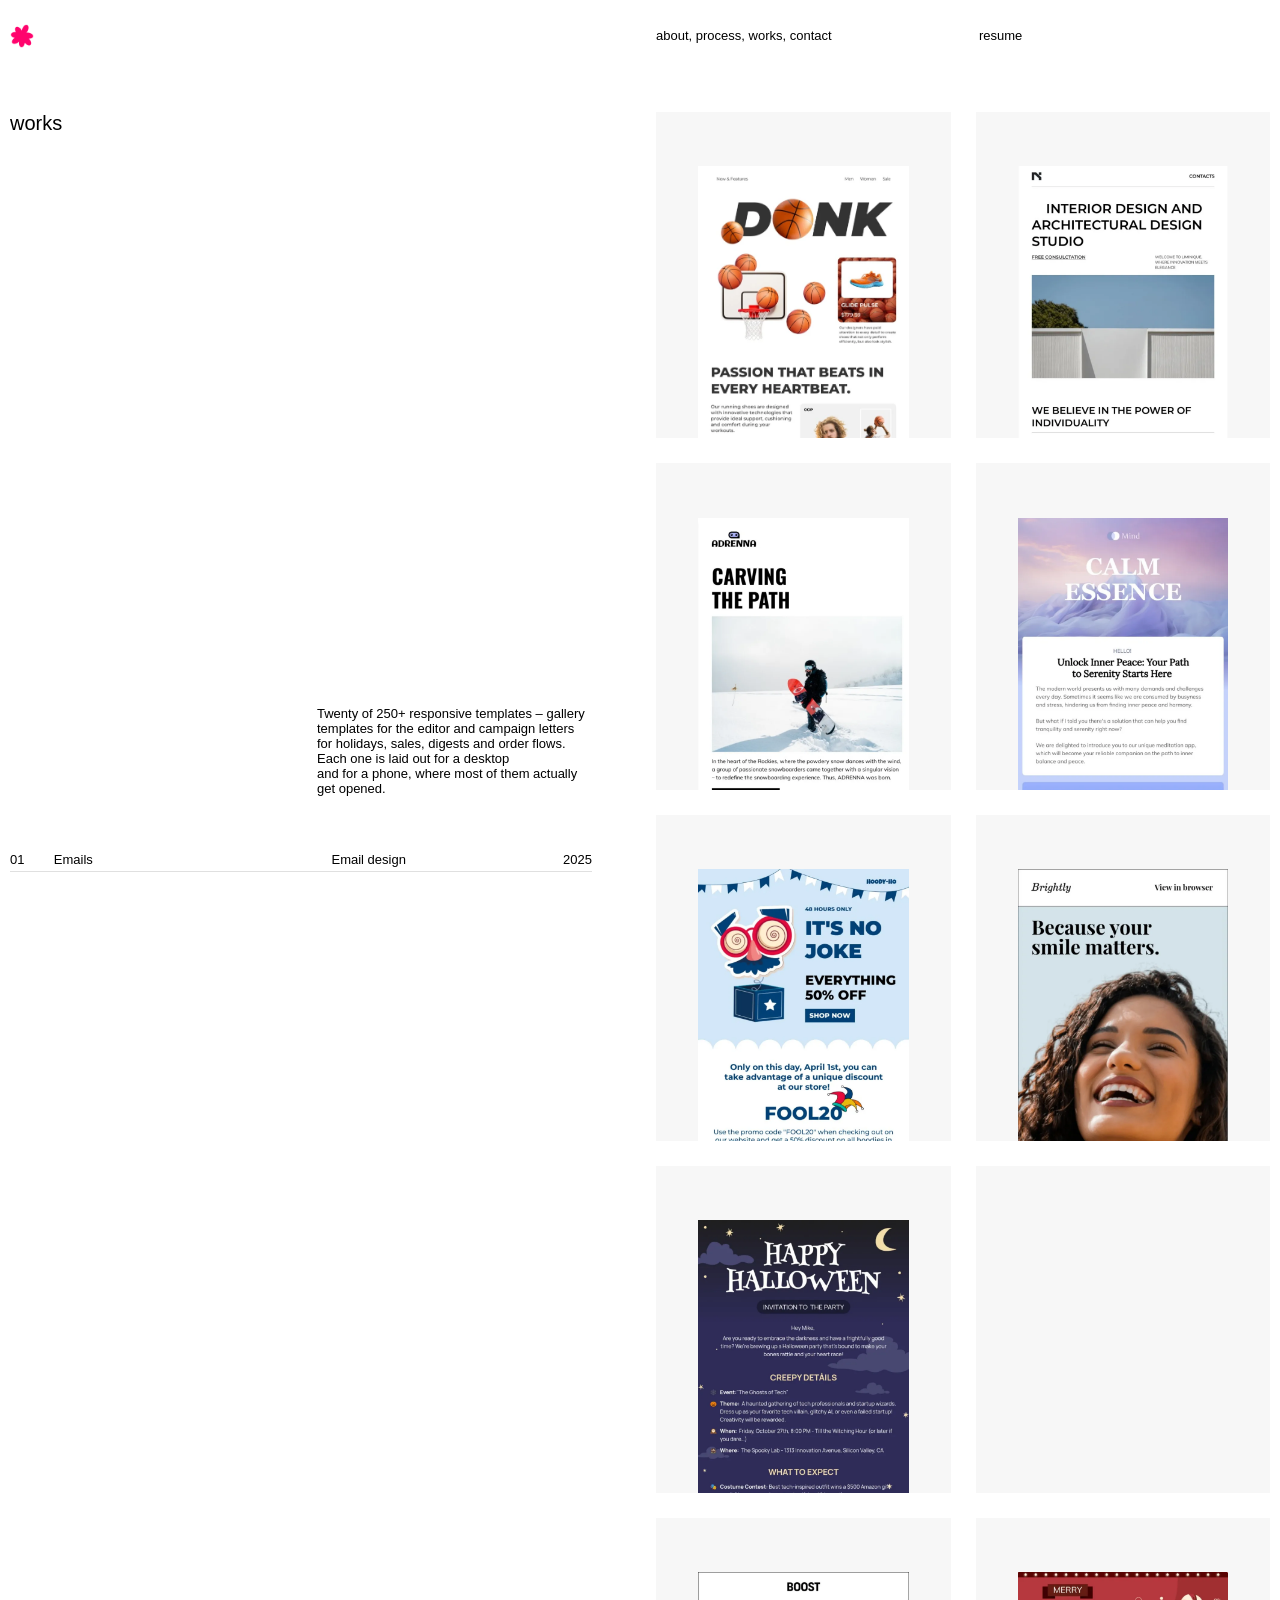
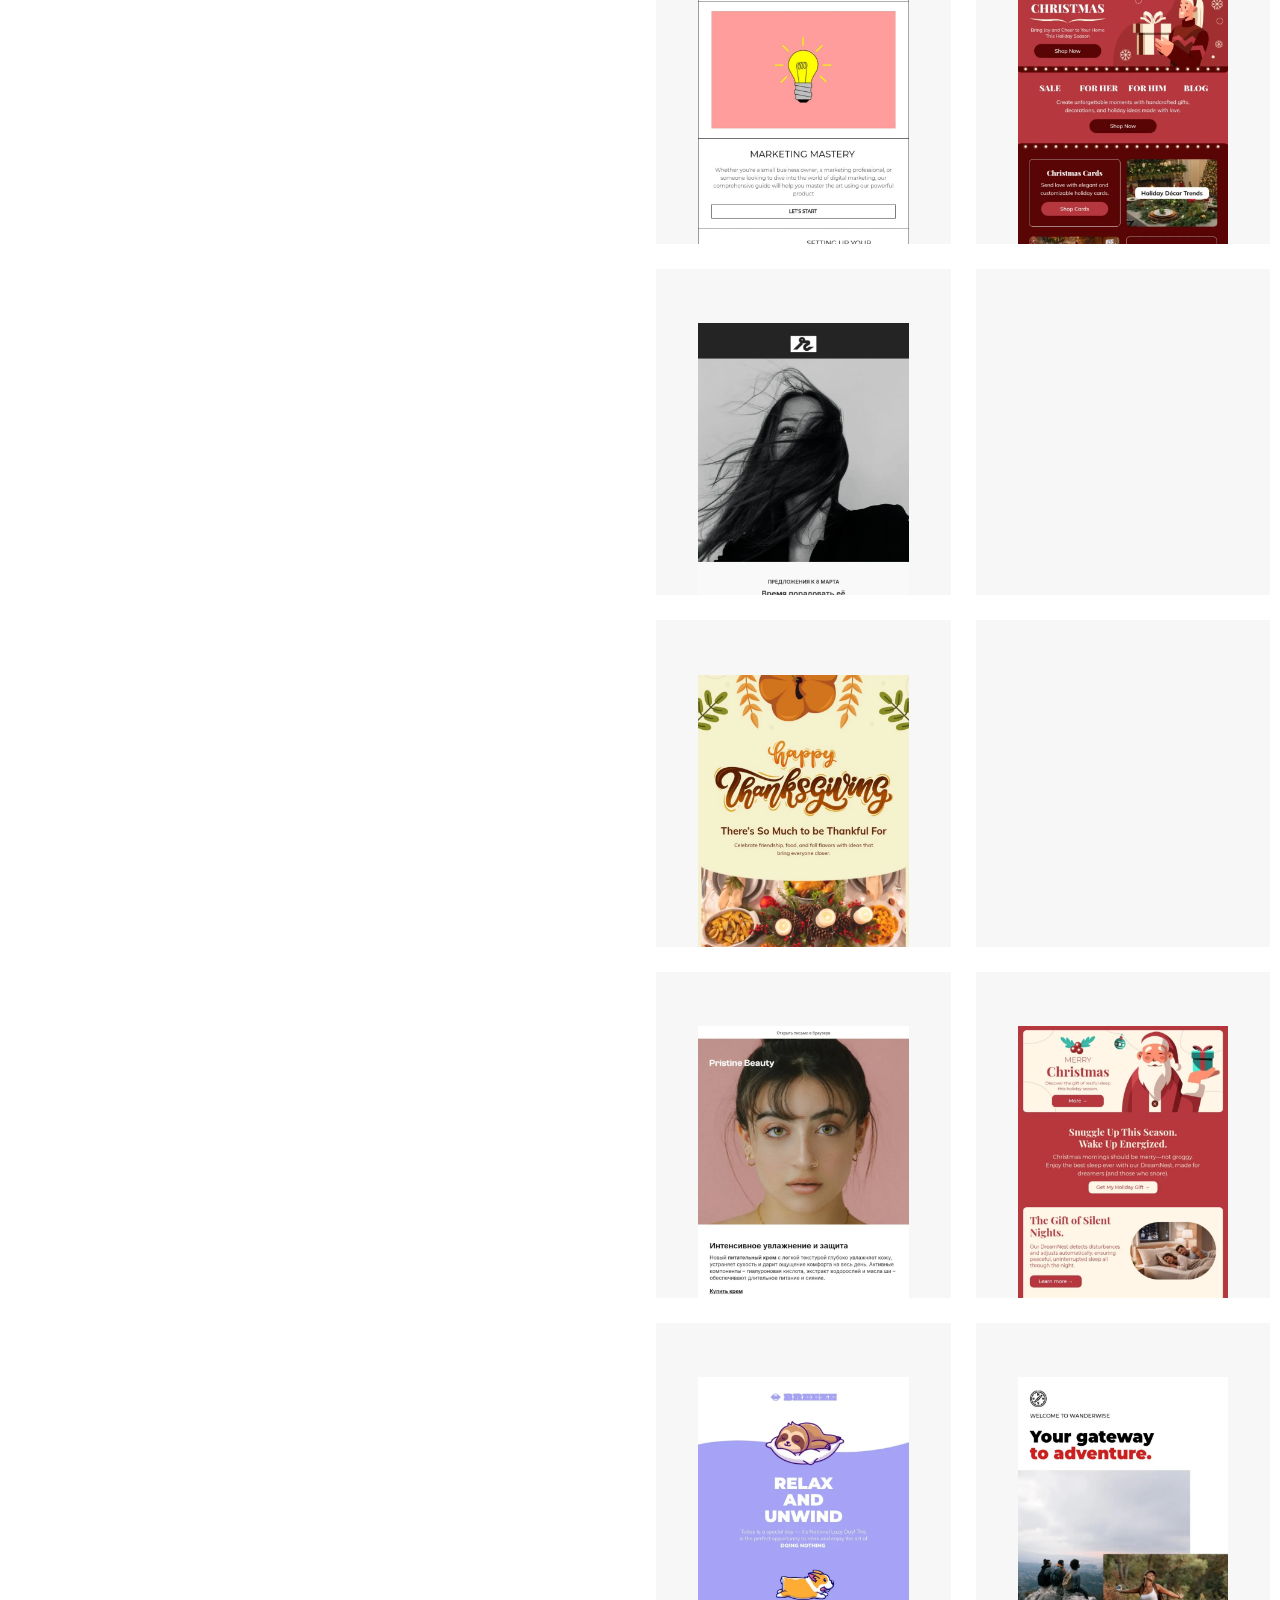
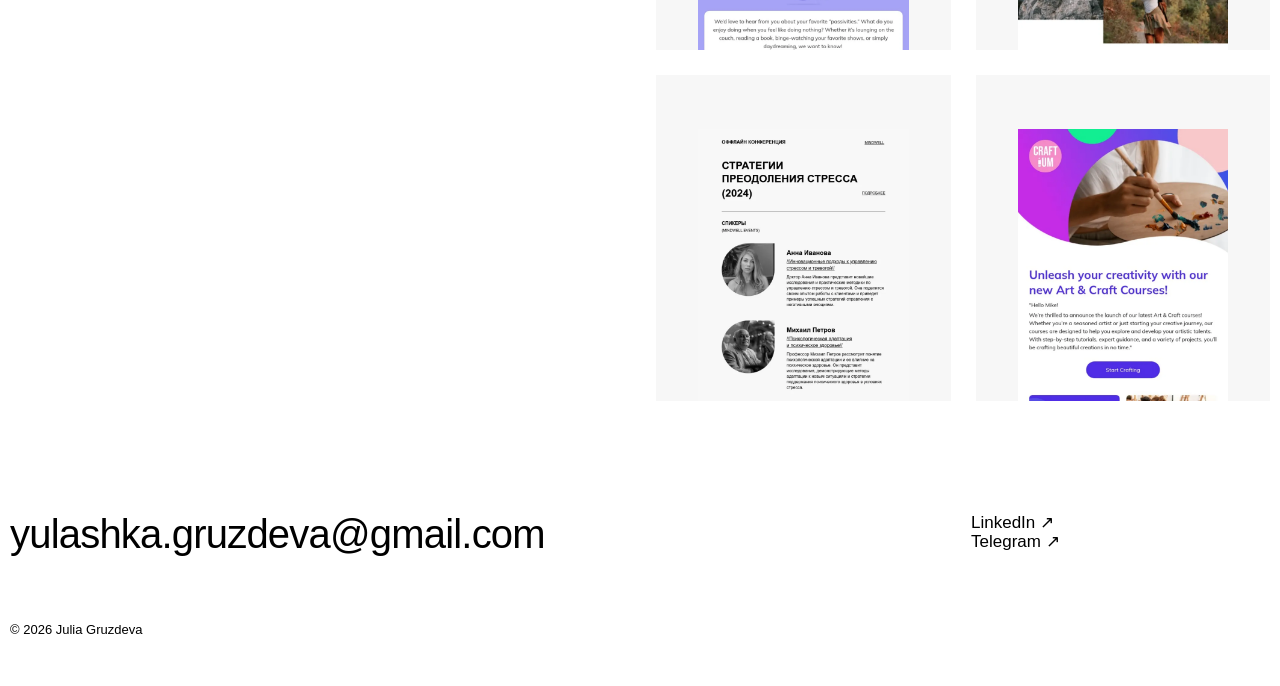
==== commit 8dec42d8: "Описания работ переписаны Боль пользователя и решение в каждом описании, человеческий тон. Убраны уп" ====
--- a/work/email-design/index.html
+++ b/work/email-design/index.html
@@ -1,2 +1,2 @@
 <!DOCTYPE html><html lang="en"><head><meta charset="utf-8"><meta name="viewport" content="width=device-width, initial-scale=1"><!-- NDA: не убирать, пока Юля не скажет «согласовано, открываем» --><meta name="robots" content="noindex, nofollow"><title>Email design – Julia Gruzdeva</title><meta name="description" content="Responsive email templates for the template gallery of an email editor and for brand campaigns – holidays, sales, digests, order flows. Each one built for desktop and mobile."><!-- Иконка вкладки: розовый цветок (решение Юли 08.11.2026) --><link rel="icon" type="image/png" href="/favicon.png"><link rel="apple-touch-icon" href="/favicon.png"><!-- Вступление на главной: включаем до отрисовки, чтобы не мигало финальное состояние --><style>html.lenis,html.lenis body{height:auto}.lenis:not(.lenis-autoToggle).lenis-stopped{overflow:clip}.lenis [data-lenis-prevent],.lenis [data-lenis-prevent-wheel],.lenis [data-lenis-prevent-touch],.lenis [data-lenis-prevent-vertical],.lenis [data-lenis-prevent-horizontal]{overscroll-behavior:contain}.lenis.lenis-smooth iframe{pointer-events:none}.lenis.lenis-autoToggle{transition-behavior:allow-discrete;transition-property:overflow;transition-duration:1ms}
-</style><link rel="stylesheet" href="/_astro/TopBar.B1P4FgO7.css"><link rel="stylesheet" href="/_astro/Contact.BakObvQf.css"></head><body><header class="top wrap" data-topbar data-astro-cid-nazmfhjt><a class="t-caption top-logo" href="/#top" data-astro-cid-nazmfhjt><img src="/favicon.png" alt="" width="256" height="256" data-astro-cid-nazmfhjt><span class="visually-hidden" data-astro-cid-nazmfhjt>Julia Gruzdeva – to the top</span></a><nav class="t-caption top-nav" aria-label="Main" data-astro-cid-nazmfhjt><a href="/#about" data-astro-cid-nazmfhjt>about</a>, <a href="/#process" data-astro-cid-nazmfhjt>process</a>, <a href="/#work" data-astro-cid-nazmfhjt>works</a>, <a href="/contact" data-astro-cid-nazmfhjt>contact</a><span class="top-cv-nav" data-astro-cid-nazmfhjt>, <button type="button" data-cv-open data-astro-cid-nazmfhjt>resume</button></span></nav><button class="t-caption top-cv" type="button" data-cv-open data-astro-cid-nazmfhjt>resume</button></header><dialog class="cv" data-cv aria-label="Resume – Julia Gruzdeva" data-astro-cid-zsqrgqoq><div class="cv-sheet" data-lenis-prevent data-astro-cid-zsqrgqoq><div class="wrap cv-page" data-astro-cid-zsqrgqoq><div class="cv-top" data-astro-cid-zsqrgqoq><button class="cv-back" type="button" data-cv-close data-astro-cid-zsqrgqoq><img src="/favicon.png" alt="" width="256" height="256" data-astro-cid-zsqrgqoq><span class="visually-hidden" data-astro-cid-zsqrgqoq>Back to the site</span></button><button class="cv-close" type="button" data-cv-close data-astro-cid-zsqrgqoq>close</button></div><div class="cv-intro" data-astro-cid-zsqrgqoq><div class="cv-who" data-astro-cid-zsqrgqoq><h2 class="t-headline cv-headline" data-astro-cid-zsqrgqoq>Hello! I&#39;m Julia Gruzdeva – product designer.</h2><p class="t-caption cv-place" data-astro-cid-zsqrgqoq>Batumi, Georgia · UTC+4 · remote</p></div><img class="cv-photo" src="/images/julia.webp" alt="Julia Gruzdeva" width="560" height="560" loading="lazy" decoding="async" data-astro-cid-zsqrgqoq></div><section class="cv-row" data-astro-cid-zsqrgqoq><h3 class="t-title cv-label" data-astro-cid-zsqrgqoq>About me</h3><div class="cv-main" data-astro-cid-zsqrgqoq><p class="t-text" data-astro-cid-zsqrgqoq>Product and UX/UI designer with three years in complex B2B SaaS. I design interfaces with dozens of states, rules and edge cases, work on design systems at code level, and turn business goals into clear user flows together with product managers and engineers. My focus is the logic behind the screen: scenarios, states and every edge case are worked out before anything is drawn – so the team doesn&#39;t meet them after release. I work AI-first – I build interactive prototypes in Claude Code on the production component library, so engineers get working code instead of mockups and features are approved in weeks, not months.</p></div></section><section class="cv-row" data-astro-cid-zsqrgqoq><h3 class="t-title cv-label" data-astro-cid-zsqrgqoq>Contacts</h3><div class="cv-main cv-links" data-astro-cid-zsqrgqoq><p class="t-text cv-link" data-astro-cid-zsqrgqoq><span class="cv-dim" data-astro-cid-zsqrgqoq>LinkedIn:</span> <a href="https://www.linkedin.com/in/jula-gruzdeva/" target="_blank" rel="noopener" data-astro-cid-zsqrgqoq>linkedin.com/in/jula-gruzdeva ↗</a></p><p class="t-text cv-link" data-astro-cid-zsqrgqoq><span class="cv-dim" data-astro-cid-zsqrgqoq>Telegram:</span> <a href="https://t.me/jula_gruzdeva" target="_blank" rel="noopener" data-astro-cid-zsqrgqoq>@jula_gruzdeva ↗</a></p><p class="t-text cv-link" data-astro-cid-zsqrgqoq><span class="cv-dim" data-astro-cid-zsqrgqoq>Email:</span> <a href="mailto:yulashka.gruzdeva@gmail.com" data-astro-cid-zsqrgqoq>yulashka.gruzdeva@gmail.com</a></p></div></section><section class="cv-row" data-astro-cid-zsqrgqoq><h3 class="t-title cv-label" data-astro-cid-zsqrgqoq>Competences</h3><div class="cv-main" data-astro-cid-zsqrgqoq><p class="t-text" data-astro-cid-zsqrgqoq>I hand over high-fidelity UI, interactive prototypes and specs with acceptance criteria – and stay with engineering until release, with a design review of what was built. In a design system I work down to token scales and components documented in Storybook, with full state coverage and keyboard access. Tools: Figma and Claude Code.</p></div><ul class="cv-aside t-text" data-astro-cid-zsqrgqoq><li data-astro-cid-zsqrgqoq>Product design</li><li data-astro-cid-zsqrgqoq>Complex UX</li><li data-astro-cid-zsqrgqoq>Design systems</li><li data-astro-cid-zsqrgqoq>AI prototyping</li><li data-astro-cid-zsqrgqoq>Email design</li><li data-astro-cid-zsqrgqoq>Web design</li></ul></section><section class="cv-row" data-astro-cid-zsqrgqoq><h3 class="t-title cv-label" data-astro-cid-zsqrgqoq>Experience</h3><div class="cv-main cv-jobs" data-astro-cid-zsqrgqoq><div class="cv-job" data-astro-cid-zsqrgqoq><p class="t-data cv-job-head" data-astro-cid-zsqrgqoq>Product designer<span class="cv-job-when t-text" data-astro-cid-zsqrgqoq>2025 – 2026</span></p><p class="t-text cv-job-org" data-astro-cid-zsqrgqoq>A SaaS company in email marketing</p><ul class="t-text cv-points" data-astro-cid-zsqrgqoq><li data-astro-cid-zsqrgqoq>End-to-end design of complex B2B SaaS features – from user flows, system states and edge cases to high-fidelity UI, interactive prototypes and developer-ready specs with acceptance criteria.</li><li data-astro-cid-zsqrgqoq>Redesigned the whole customer account of a transactional email service in 5 months – sign-up, onboarding, sending domains, event history, projects and DMARC monitoring, for web and mobile, in light and dark themes. In production.</li><li data-astro-cid-zsqrgqoq>Designed core capabilities of an automation builder for scenarios with 50+ blocks – canvas minimap, smart guides with soft snapping, and a notification system built from support requests.</li><li data-astro-cid-zsqrgqoq>Designed activation flows – a launch checklist that leads new users to their first live scenario, and an entry point from segments into automations. Both in production.</li><li data-astro-cid-zsqrgqoq>Work AI-first – interactive prototypes in Claude Code on the production component library, which cut the path from task to approved solution from months to two or three weeks.</li><li data-astro-cid-zsqrgqoq>Owned a foundation area of a design system overhaul – shadows, overlays and layering: audit, token scales, 11 tokens shipped and 16 components rebuilt with full state coverage, keyboard access and Storybook documentation.</li><li data-astro-cid-zsqrgqoq>Designed data-heavy interfaces – an SMS analytics dashboard with tables, filters, aggregated reports, exports, and loading, empty and error states.</li></ul></div><div class="cv-job" data-astro-cid-zsqrgqoq><p class="t-data cv-job-head" data-astro-cid-zsqrgqoq>Designer, email and web<span class="cv-job-when t-text" data-astro-cid-zsqrgqoq>2023 – 2025</span></p><p class="t-text cv-job-org" data-astro-cid-zsqrgqoq>Same company</p><ul class="t-text cv-points" data-astro-cid-zsqrgqoq><li data-astro-cid-zsqrgqoq>Designed 250+ responsive email templates for the products&#39; template galleries, and campaign creatives for Russian-speaking and international markets.</li><li data-astro-cid-zsqrgqoq>Redesigned an 11-page product marketing site with an updated UI kit and developer documentation, in light and dark themes.</li><li data-astro-cid-zsqrgqoq>Used generative AI in visual production – 3D objects and a mascot for an ad campaign, illustrations for the site.</li><li data-astro-cid-zsqrgqoq>Moved into the product team in 2025.</li></ul></div></div></section><section class="cv-row" data-astro-cid-zsqrgqoq><h3 class="t-title cv-label" data-astro-cid-zsqrgqoq>Education</h3><div class="cv-main cv-rows" data-astro-cid-zsqrgqoq><div class="cv-line" data-astro-cid-zsqrgqoq><p class="t-text" data-astro-cid-zsqrgqoq>Peter the Great St. Petersburg Polytechnic University<br data-astro-cid-zsqrgqoq><span class="cv-dim" data-astro-cid-zsqrgqoq>Bachelor&#39;s degree, Information Technology</span></p><p class="t-text cv-when" data-astro-cid-zsqrgqoq>2021 – 2026</p></div></div></section><section class="cv-row" data-astro-cid-zsqrgqoq><h3 class="t-title cv-label" data-astro-cid-zsqrgqoq>Languages</h3><div class="cv-main cv-rows" data-astro-cid-zsqrgqoq><div class="cv-line" data-astro-cid-zsqrgqoq><p class="t-text" data-astro-cid-zsqrgqoq>Russian</p><p class="t-text cv-when" data-astro-cid-zsqrgqoq>Native</p></div><div class="cv-line" data-astro-cid-zsqrgqoq><p class="t-text" data-astro-cid-zsqrgqoq>English</p><p class="t-text cv-when" data-astro-cid-zsqrgqoq>Working proficiency</p></div></div></section></div></div></dialog><script type="module" src="/_astro/Resume.astro_astro_type_script_index_0_lang.Bk0ro4QS.js"></script><main><section class="work wrap" aria-labelledby="work-title" data-work data-astro-cid-t3eiqlen><i class="work-anchor" id="work" aria-hidden="true" data-astro-cid-t3eiqlen></i><div class="work-body" data-astro-cid-t3eiqlen><div class="work-side" data-astro-cid-t3eiqlen><div class="work-head" data-astro-cid-t3eiqlen><h2 class="t-title work-word" id="work-title" data-astro-cid-t3eiqlen>works</h2><div class="work-sums" data-astro-cid-t3eiqlen><p class="t-caption work-summary is-live" data-sum="emails" data-astro-cid-t3eiqlen>Twenty of 250+ responsive templates – an editor gallery and campaign letters for holidays, sales, digests and order flows. Each one is built for desktop and mobile; hover a card to read the letter to the end.</p></div></div><ol class="work-list t-caption" data-astro-cid-t3eiqlen><li class="is-live" data-row="emails" data-astro-cid-t3eiqlen><a href="#w-emails" data-astro-cid-t3eiqlen><span class="work-num" data-astro-cid-t3eiqlen>01</span><span class="work-name" data-astro-cid-t3eiqlen>Emails</span><span class="work-cat" data-astro-cid-t3eiqlen>Email design</span><span class="work-year" data-astro-cid-t3eiqlen>2025</span></a></li></ol></div><div class="work-images" data-astro-cid-t3eiqlen><div class="work-tile work-half" style="--shift:-73.26%;--dur:1.98s" id="w-emails" data-work-start="emails" data-astro-cid-t3eiqlen><img src="/images/work/email/email-01.webp" alt="Email template 1 of 20" width="517" height="2000" loading="eager" decoding="async" data-astro-cid-t3eiqlen></div><div class="work-tile work-half" style="--shift:-73.30%;--dur:1.99s" data-astro-cid-t3eiqlen><img src="/images/work/email/email-02.webp" alt="Email template 2 of 20" width="700" height="2712" loading="lazy" decoding="async" data-astro-cid-t3eiqlen></div><div class="work-tile work-half" style="--shift:-83.39%;--dur:3.63s" data-astro-cid-t3eiqlen><img src="/images/work/email/email-03.webp" alt="Email template 3 of 20" width="700" height="4358" loading="lazy" decoding="async" data-astro-cid-t3eiqlen></div><div class="work-tile work-half" style="--shift:-83.99%;--dur:3.80s" data-astro-cid-t3eiqlen><img src="/images/work/email/email-04.webp" alt="Email template 4 of 20" width="700" height="4522" loading="lazy" decoding="async" data-astro-cid-t3eiqlen></div><div class="work-tile work-half" style="--shift:-57.46%;--dur:0.98s" data-astro-cid-t3eiqlen><img src="/images/work/email/email-05.webp" alt="Email template 5 of 20" width="700" height="1702" loading="lazy" decoding="async" data-astro-cid-t3eiqlen></div><div class="work-tile work-half" style="--shift:-72.13%;--dur:1.87s" data-astro-cid-t3eiqlen><img src="/images/work/email/email-06.webp" alt="Email template 6 of 20" width="700" height="2598" loading="lazy" decoding="async" data-astro-cid-t3eiqlen></div><div class="work-tile work-half" style="--shift:-64.30%;--dur:1.30s" data-astro-cid-t3eiqlen><img src="/images/work/email/email-07.webp" alt="Email template 7 of 20" width="700" height="2028" loading="lazy" decoding="async" data-astro-cid-t3eiqlen></div><div class="work-tile work-half" style="--shift:-71.36%;--dur:1.80s" data-astro-cid-t3eiqlen><img src="/images/work/email/email-08.webp" alt="Email template 8 of 20" width="700" height="2528" loading="lazy" decoding="async" data-astro-cid-t3eiqlen></div><div class="work-tile work-half" style="--shift:-77.18%;--dur:2.45s" data-astro-cid-t3eiqlen><img src="/images/work/email/email-09.webp" alt="Email template 9 of 20" width="700" height="3172" loading="lazy" decoding="async" data-astro-cid-t3eiqlen></div><div class="work-tile work-half" style="--shift:-63.10%;--dur:1.24s" data-astro-cid-t3eiqlen><img src="/images/work/email/email-10.webp" alt="Email template 10 of 20" width="700" height="1962" loading="lazy" decoding="async" data-astro-cid-t3eiqlen></div><div class="work-tile work-half" style="--shift:-70.08%;--dur:1.70s" data-astro-cid-t3eiqlen><img src="/images/work/email/email-11.webp" alt="Email template 11 of 20" width="700" height="2420" loading="lazy" decoding="async" data-astro-cid-t3eiqlen></div><div class="work-tile work-half" style="--shift:-70.92%;--dur:1.77s" data-astro-cid-t3eiqlen><img src="/images/work/email/email-12.webp" alt="Email template 12 of 20" width="700" height="2490" loading="lazy" decoding="async" data-astro-cid-t3eiqlen></div><div class="work-tile work-half" style="--shift:-79.38%;--dur:2.79s" data-astro-cid-t3eiqlen><img src="/images/work/email/email-13.webp" alt="Email template 13 of 20" width="700" height="3512" loading="lazy" decoding="async" data-astro-cid-t3eiqlen></div><div class="work-tile work-half" style="--shift:-69.81%;--dur:1.67s" data-astro-cid-t3eiqlen><img src="/images/work/email/email-14.webp" alt="Email template 14 of 20" width="700" height="2398" loading="lazy" decoding="async" data-astro-cid-t3eiqlen></div><div class="work-tile work-half" style="--shift:-69.50%;--dur:1.65s" data-astro-cid-t3eiqlen><img src="/images/work/email/email-15.webp" alt="Email template 15 of 20" width="700" height="2374" loading="lazy" decoding="async" data-astro-cid-t3eiqlen></div><div class="work-tile work-half" style="--shift:-67.91%;--dur:1.53s" data-astro-cid-t3eiqlen><img src="/images/work/email/email-16.webp" alt="Email template 16 of 20" width="700" height="2256" loading="lazy" decoding="async" data-astro-cid-t3eiqlen></div><div class="work-tile work-half" style="--shift:-66.70%;--dur:1.45s" data-astro-cid-t3eiqlen><img src="/images/work/email/email-17.webp" alt="Email template 17 of 20" width="700" height="2174" loading="lazy" decoding="async" data-astro-cid-t3eiqlen></div><div class="work-tile work-half" style="--shift:-64.75%;--dur:1.33s" data-astro-cid-t3eiqlen><img src="/images/work/email/email-18.webp" alt="Email template 18 of 20" width="700" height="2054" loading="lazy" decoding="async" data-astro-cid-t3eiqlen></div><div class="work-tile work-half" style="--shift:-67.12%;--dur:1.48s" data-astro-cid-t3eiqlen><img src="/images/work/email/email-19.webp" alt="Email template 19 of 20" width="700" height="2202" loading="lazy" decoding="async" data-astro-cid-t3eiqlen></div><div class="work-tile work-half" style="--shift:-63.69%;--dur:1.27s" data-astro-cid-t3eiqlen><img src="/images/work/email/email-20.webp" alt="Email template 20 of 20" width="700" height="1994" loading="lazy" decoding="async" data-astro-cid-t3eiqlen></div></div></div></section><script type="module" src="/_astro/Work.astro_astro_type_script_index_0_lang.C612-Xgd.js"></script></main><footer class="contact wrap" aria-label="Contact" data-astro-cid-he3spzz3><div class="lanes contact-lanes" data-astro-cid-he3spzz3><div class="contact-who" data-astro-cid-he3spzz3><a class="t-headline contact-mail" href="mailto:yulashka.gruzdeva@gmail.com" data-astro-cid-he3spzz3>yulashka.gruzdeva@gmail.com</a></div><p class="t-data" data-astro-cid-he3spzz3><a href="https://www.linkedin.com/in/jula-gruzdeva/" target="_blank" rel="noopener" data-astro-cid-he3spzz3>LinkedIn ↗</a><br data-astro-cid-he3spzz3><a href="https://t.me/jula_gruzdeva" target="_blank" rel="noopener" data-astro-cid-he3spzz3>Telegram ↗</a></p></div><div class="lanes contact-foot" data-astro-cid-he3spzz3><p class="t-caption" data-astro-cid-he3spzz3>© 2026 Julia Gruzdeva</p></div></footer><script type="module" src="/_astro/Base.astro_astro_type_script_index_0_lang.paRQrTUy.js"></script></body></html>+</style><link rel="stylesheet" href="/_astro/TopBar.B1P4FgO7.css"><link rel="stylesheet" href="/_astro/Contact.BakObvQf.css"></head><body><header class="top wrap" data-topbar data-astro-cid-nazmfhjt><a class="t-caption top-logo" href="/#top" data-astro-cid-nazmfhjt><img src="/favicon.png" alt="" width="256" height="256" data-astro-cid-nazmfhjt><span class="visually-hidden" data-astro-cid-nazmfhjt>Julia Gruzdeva – to the top</span></a><nav class="t-caption top-nav" aria-label="Main" data-astro-cid-nazmfhjt><a href="/#about" data-astro-cid-nazmfhjt>about</a>, <a href="/#process" data-astro-cid-nazmfhjt>process</a>, <a href="/#work" data-astro-cid-nazmfhjt>works</a>, <a href="/contact" data-astro-cid-nazmfhjt>contact</a><span class="top-cv-nav" data-astro-cid-nazmfhjt>, <button type="button" data-cv-open data-astro-cid-nazmfhjt>resume</button></span></nav><button class="t-caption top-cv" type="button" data-cv-open data-astro-cid-nazmfhjt>resume</button></header><dialog class="cv" data-cv aria-label="Resume – Julia Gruzdeva" data-astro-cid-zsqrgqoq><div class="cv-sheet" data-lenis-prevent data-astro-cid-zsqrgqoq><div class="wrap cv-page" data-astro-cid-zsqrgqoq><div class="cv-top" data-astro-cid-zsqrgqoq><button class="cv-back" type="button" data-cv-close data-astro-cid-zsqrgqoq><img src="/favicon.png" alt="" width="256" height="256" data-astro-cid-zsqrgqoq><span class="visually-hidden" data-astro-cid-zsqrgqoq>Back to the site</span></button><button class="cv-close" type="button" data-cv-close data-astro-cid-zsqrgqoq>close</button></div><div class="cv-intro" data-astro-cid-zsqrgqoq><div class="cv-who" data-astro-cid-zsqrgqoq><h2 class="t-headline cv-headline" data-astro-cid-zsqrgqoq>Hello! I&#39;m Julia Gruzdeva – product designer.</h2><p class="t-caption cv-place" data-astro-cid-zsqrgqoq>Batumi, Georgia · UTC+4 · remote</p></div><img class="cv-photo" src="/images/julia.webp" alt="Julia Gruzdeva" width="560" height="560" loading="lazy" decoding="async" data-astro-cid-zsqrgqoq></div><section class="cv-row" data-astro-cid-zsqrgqoq><h3 class="t-title cv-label" data-astro-cid-zsqrgqoq>About me</h3><div class="cv-main" data-astro-cid-zsqrgqoq><p class="t-text" data-astro-cid-zsqrgqoq>Product and UX/UI designer with three years in complex B2B SaaS. I design interfaces with dozens of states, rules and edge cases, work on design systems at code level, and turn business goals into clear user flows together with product managers and engineers. My focus is the logic behind the screen: scenarios, states and every edge case are worked out before anything is drawn – so the team doesn&#39;t meet them after release. I work AI-first – I build interactive prototypes in Claude Code on the production component library, so engineers get working code instead of mockups and features are approved in weeks, not months.</p></div></section><section class="cv-row" data-astro-cid-zsqrgqoq><h3 class="t-title cv-label" data-astro-cid-zsqrgqoq>Contacts</h3><div class="cv-main cv-links" data-astro-cid-zsqrgqoq><p class="t-text cv-link" data-astro-cid-zsqrgqoq><span class="cv-dim" data-astro-cid-zsqrgqoq>LinkedIn:</span> <a href="https://www.linkedin.com/in/jula-gruzdeva/" target="_blank" rel="noopener" data-astro-cid-zsqrgqoq>linkedin.com/in/jula-gruzdeva ↗</a></p><p class="t-text cv-link" data-astro-cid-zsqrgqoq><span class="cv-dim" data-astro-cid-zsqrgqoq>Telegram:</span> <a href="https://t.me/jula_gruzdeva" target="_blank" rel="noopener" data-astro-cid-zsqrgqoq>@jula_gruzdeva ↗</a></p><p class="t-text cv-link" data-astro-cid-zsqrgqoq><span class="cv-dim" data-astro-cid-zsqrgqoq>Email:</span> <a href="mailto:yulashka.gruzdeva@gmail.com" data-astro-cid-zsqrgqoq>yulashka.gruzdeva@gmail.com</a></p></div></section><section class="cv-row" data-astro-cid-zsqrgqoq><h3 class="t-title cv-label" data-astro-cid-zsqrgqoq>Competences</h3><div class="cv-main" data-astro-cid-zsqrgqoq><p class="t-text" data-astro-cid-zsqrgqoq>I hand over high-fidelity UI, interactive prototypes and specs with acceptance criteria – and stay with engineering until release, with a design review of what was built. In a design system I work down to token scales and components documented in Storybook, with full state coverage and keyboard access. Tools: Figma and Claude Code.</p></div><ul class="cv-aside t-text" data-astro-cid-zsqrgqoq><li data-astro-cid-zsqrgqoq>Product design</li><li data-astro-cid-zsqrgqoq>Complex UX</li><li data-astro-cid-zsqrgqoq>Design systems</li><li data-astro-cid-zsqrgqoq>AI prototyping</li><li data-astro-cid-zsqrgqoq>Email design</li><li data-astro-cid-zsqrgqoq>Web design</li></ul></section><section class="cv-row" data-astro-cid-zsqrgqoq><h3 class="t-title cv-label" data-astro-cid-zsqrgqoq>Experience</h3><div class="cv-main cv-jobs" data-astro-cid-zsqrgqoq><div class="cv-job" data-astro-cid-zsqrgqoq><p class="t-data cv-job-head" data-astro-cid-zsqrgqoq>Product designer<span class="cv-job-when t-text" data-astro-cid-zsqrgqoq>2025 – 2026</span></p><p class="t-text cv-job-org" data-astro-cid-zsqrgqoq>A SaaS company in email marketing</p><ul class="t-text cv-points" data-astro-cid-zsqrgqoq><li data-astro-cid-zsqrgqoq>End-to-end design of complex B2B SaaS features – from user flows, system states and edge cases to high-fidelity UI, interactive prototypes and developer-ready specs with acceptance criteria.</li><li data-astro-cid-zsqrgqoq>Redesigned the whole customer account of a transactional email service in 5 months – sign-up, onboarding, sending domains, event history, projects and DMARC monitoring, for web and mobile, in light and dark themes. In production.</li><li data-astro-cid-zsqrgqoq>Designed core capabilities of an automation builder for scenarios with 50+ blocks – canvas minimap, smart guides with soft snapping, and a notification system built from support requests.</li><li data-astro-cid-zsqrgqoq>Designed activation flows – a launch checklist that leads new users to their first live scenario, and an entry point from segments into automations. Both in production.</li><li data-astro-cid-zsqrgqoq>Work AI-first – interactive prototypes in Claude Code on the production component library, which cut the path from task to approved solution from months to two or three weeks.</li><li data-astro-cid-zsqrgqoq>Owned a foundation area of a design system overhaul – shadows, overlays and layering: audit, token scales, 11 tokens shipped and 16 components rebuilt with full state coverage, keyboard access and Storybook documentation.</li><li data-astro-cid-zsqrgqoq>Designed data-heavy interfaces – an SMS analytics dashboard with tables, filters, aggregated reports, exports, and loading, empty and error states.</li></ul></div><div class="cv-job" data-astro-cid-zsqrgqoq><p class="t-data cv-job-head" data-astro-cid-zsqrgqoq>Designer, email and web<span class="cv-job-when t-text" data-astro-cid-zsqrgqoq>2023 – 2025</span></p><p class="t-text cv-job-org" data-astro-cid-zsqrgqoq>Same company</p><ul class="t-text cv-points" data-astro-cid-zsqrgqoq><li data-astro-cid-zsqrgqoq>Designed 250+ responsive email templates for the products&#39; template galleries, and campaign creatives for Russian-speaking and international markets.</li><li data-astro-cid-zsqrgqoq>Redesigned an 11-page product marketing site with an updated UI kit and developer documentation, in light and dark themes.</li><li data-astro-cid-zsqrgqoq>Used generative AI in visual production – 3D objects and a mascot for an ad campaign, illustrations for the site.</li><li data-astro-cid-zsqrgqoq>Moved into the product team in 2025.</li></ul></div></div></section><section class="cv-row" data-astro-cid-zsqrgqoq><h3 class="t-title cv-label" data-astro-cid-zsqrgqoq>Education</h3><div class="cv-main cv-rows" data-astro-cid-zsqrgqoq><div class="cv-line" data-astro-cid-zsqrgqoq><p class="t-text" data-astro-cid-zsqrgqoq>Peter the Great St. Petersburg Polytechnic University<br data-astro-cid-zsqrgqoq><span class="cv-dim" data-astro-cid-zsqrgqoq>Bachelor&#39;s degree, Information Technology</span></p><p class="t-text cv-when" data-astro-cid-zsqrgqoq>2021 – 2026</p></div></div></section><section class="cv-row" data-astro-cid-zsqrgqoq><h3 class="t-title cv-label" data-astro-cid-zsqrgqoq>Languages</h3><div class="cv-main cv-rows" data-astro-cid-zsqrgqoq><div class="cv-line" data-astro-cid-zsqrgqoq><p class="t-text" data-astro-cid-zsqrgqoq>Russian</p><p class="t-text cv-when" data-astro-cid-zsqrgqoq>Native</p></div><div class="cv-line" data-astro-cid-zsqrgqoq><p class="t-text" data-astro-cid-zsqrgqoq>English</p><p class="t-text cv-when" data-astro-cid-zsqrgqoq>Working proficiency</p></div></div></section></div></div></dialog><script type="module" src="/_astro/Resume.astro_astro_type_script_index_0_lang.Bk0ro4QS.js"></script><main><section class="work wrap" aria-labelledby="work-title" data-work data-astro-cid-t3eiqlen><i class="work-anchor" id="work" aria-hidden="true" data-astro-cid-t3eiqlen></i><div class="work-body" data-astro-cid-t3eiqlen><div class="work-side" data-astro-cid-t3eiqlen><div class="work-head" data-astro-cid-t3eiqlen><h2 class="t-title work-word" id="work-title" data-astro-cid-t3eiqlen>works</h2><div class="work-sums" data-astro-cid-t3eiqlen><p class="t-caption work-summary is-live" data-sum="emails" data-astro-cid-t3eiqlen>Twenty of 250+ responsive templates – gallery templates for the editor and campaign letters for holidays, sales, digests and order flows. Each one is laid out for a desktop and for a phone, where most of them actually get opened.</p></div></div><ol class="work-list t-caption" data-astro-cid-t3eiqlen><li class="is-live" data-row="emails" data-astro-cid-t3eiqlen><a href="#w-emails" data-astro-cid-t3eiqlen><span class="work-num" data-astro-cid-t3eiqlen>01</span><span class="work-name" data-astro-cid-t3eiqlen>Emails</span><span class="work-cat" data-astro-cid-t3eiqlen>Email design</span><span class="work-year" data-astro-cid-t3eiqlen>2025</span></a></li></ol></div><div class="work-images" data-astro-cid-t3eiqlen><div class="work-tile work-half" style="--shift:-73.26%;--dur:1.98s" id="w-emails" data-work-start="emails" data-astro-cid-t3eiqlen><img src="/images/work/email/email-01.webp" alt="Email template 1 of 20" width="517" height="2000" loading="eager" decoding="async" data-astro-cid-t3eiqlen></div><div class="work-tile work-half" style="--shift:-73.30%;--dur:1.99s" data-astro-cid-t3eiqlen><img src="/images/work/email/email-02.webp" alt="Email template 2 of 20" width="700" height="2712" loading="lazy" decoding="async" data-astro-cid-t3eiqlen></div><div class="work-tile work-half" style="--shift:-83.39%;--dur:3.63s" data-astro-cid-t3eiqlen><img src="/images/work/email/email-03.webp" alt="Email template 3 of 20" width="700" height="4358" loading="lazy" decoding="async" data-astro-cid-t3eiqlen></div><div class="work-tile work-half" style="--shift:-83.99%;--dur:3.80s" data-astro-cid-t3eiqlen><img src="/images/work/email/email-04.webp" alt="Email template 4 of 20" width="700" height="4522" loading="lazy" decoding="async" data-astro-cid-t3eiqlen></div><div class="work-tile work-half" style="--shift:-57.46%;--dur:0.98s" data-astro-cid-t3eiqlen><img src="/images/work/email/email-05.webp" alt="Email template 5 of 20" width="700" height="1702" loading="lazy" decoding="async" data-astro-cid-t3eiqlen></div><div class="work-tile work-half" style="--shift:-72.13%;--dur:1.87s" data-astro-cid-t3eiqlen><img src="/images/work/email/email-06.webp" alt="Email template 6 of 20" width="700" height="2598" loading="lazy" decoding="async" data-astro-cid-t3eiqlen></div><div class="work-tile work-half" style="--shift:-64.30%;--dur:1.30s" data-astro-cid-t3eiqlen><img src="/images/work/email/email-07.webp" alt="Email template 7 of 20" width="700" height="2028" loading="lazy" decoding="async" data-astro-cid-t3eiqlen></div><div class="work-tile work-half" style="--shift:-71.36%;--dur:1.80s" data-astro-cid-t3eiqlen><img src="/images/work/email/email-08.webp" alt="Email template 8 of 20" width="700" height="2528" loading="lazy" decoding="async" data-astro-cid-t3eiqlen></div><div class="work-tile work-half" style="--shift:-77.18%;--dur:2.45s" data-astro-cid-t3eiqlen><img src="/images/work/email/email-09.webp" alt="Email template 9 of 20" width="700" height="3172" loading="lazy" decoding="async" data-astro-cid-t3eiqlen></div><div class="work-tile work-half" style="--shift:-63.10%;--dur:1.24s" data-astro-cid-t3eiqlen><img src="/images/work/email/email-10.webp" alt="Email template 10 of 20" width="700" height="1962" loading="lazy" decoding="async" data-astro-cid-t3eiqlen></div><div class="work-tile work-half" style="--shift:-70.08%;--dur:1.70s" data-astro-cid-t3eiqlen><img src="/images/work/email/email-11.webp" alt="Email template 11 of 20" width="700" height="2420" loading="lazy" decoding="async" data-astro-cid-t3eiqlen></div><div class="work-tile work-half" style="--shift:-70.92%;--dur:1.77s" data-astro-cid-t3eiqlen><img src="/images/work/email/email-12.webp" alt="Email template 12 of 20" width="700" height="2490" loading="lazy" decoding="async" data-astro-cid-t3eiqlen></div><div class="work-tile work-half" style="--shift:-79.38%;--dur:2.79s" data-astro-cid-t3eiqlen><img src="/images/work/email/email-13.webp" alt="Email template 13 of 20" width="700" height="3512" loading="lazy" decoding="async" data-astro-cid-t3eiqlen></div><div class="work-tile work-half" style="--shift:-69.81%;--dur:1.67s" data-astro-cid-t3eiqlen><img src="/images/work/email/email-14.webp" alt="Email template 14 of 20" width="700" height="2398" loading="lazy" decoding="async" data-astro-cid-t3eiqlen></div><div class="work-tile work-half" style="--shift:-69.50%;--dur:1.65s" data-astro-cid-t3eiqlen><img src="/images/work/email/email-15.webp" alt="Email template 15 of 20" width="700" height="2374" loading="lazy" decoding="async" data-astro-cid-t3eiqlen></div><div class="work-tile work-half" style="--shift:-67.91%;--dur:1.53s" data-astro-cid-t3eiqlen><img src="/images/work/email/email-16.webp" alt="Email template 16 of 20" width="700" height="2256" loading="lazy" decoding="async" data-astro-cid-t3eiqlen></div><div class="work-tile work-half" style="--shift:-66.70%;--dur:1.45s" data-astro-cid-t3eiqlen><img src="/images/work/email/email-17.webp" alt="Email template 17 of 20" width="700" height="2174" loading="lazy" decoding="async" data-astro-cid-t3eiqlen></div><div class="work-tile work-half" style="--shift:-64.75%;--dur:1.33s" data-astro-cid-t3eiqlen><img src="/images/work/email/email-18.webp" alt="Email template 18 of 20" width="700" height="2054" loading="lazy" decoding="async" data-astro-cid-t3eiqlen></div><div class="work-tile work-half" style="--shift:-67.12%;--dur:1.48s" data-astro-cid-t3eiqlen><img src="/images/work/email/email-19.webp" alt="Email template 19 of 20" width="700" height="2202" loading="lazy" decoding="async" data-astro-cid-t3eiqlen></div><div class="work-tile work-half" style="--shift:-63.69%;--dur:1.27s" data-astro-cid-t3eiqlen><img src="/images/work/email/email-20.webp" alt="Email template 20 of 20" width="700" height="1994" loading="lazy" decoding="async" data-astro-cid-t3eiqlen></div></div></div></section><script type="module" src="/_astro/Work.astro_astro_type_script_index_0_lang.C612-Xgd.js"></script></main><footer class="contact wrap" aria-label="Contact" data-astro-cid-he3spzz3><div class="lanes contact-lanes" data-astro-cid-he3spzz3><div class="contact-who" data-astro-cid-he3spzz3><a class="t-headline contact-mail" href="mailto:yulashka.gruzdeva@gmail.com" data-astro-cid-he3spzz3>yulashka.gruzdeva@gmail.com</a></div><p class="t-data" data-astro-cid-he3spzz3><a href="https://www.linkedin.com/in/jula-gruzdeva/" target="_blank" rel="noopener" data-astro-cid-he3spzz3>LinkedIn ↗</a><br data-astro-cid-he3spzz3><a href="https://t.me/jula_gruzdeva" target="_blank" rel="noopener" data-astro-cid-he3spzz3>Telegram ↗</a></p></div><div class="lanes contact-foot" data-astro-cid-he3spzz3><p class="t-caption" data-astro-cid-he3spzz3>© 2026 Julia Gruzdeva</p></div></footer><script type="module" src="/_astro/Base.astro_astro_type_script_index_0_lang.paRQrTUy.js"></script></body></html>
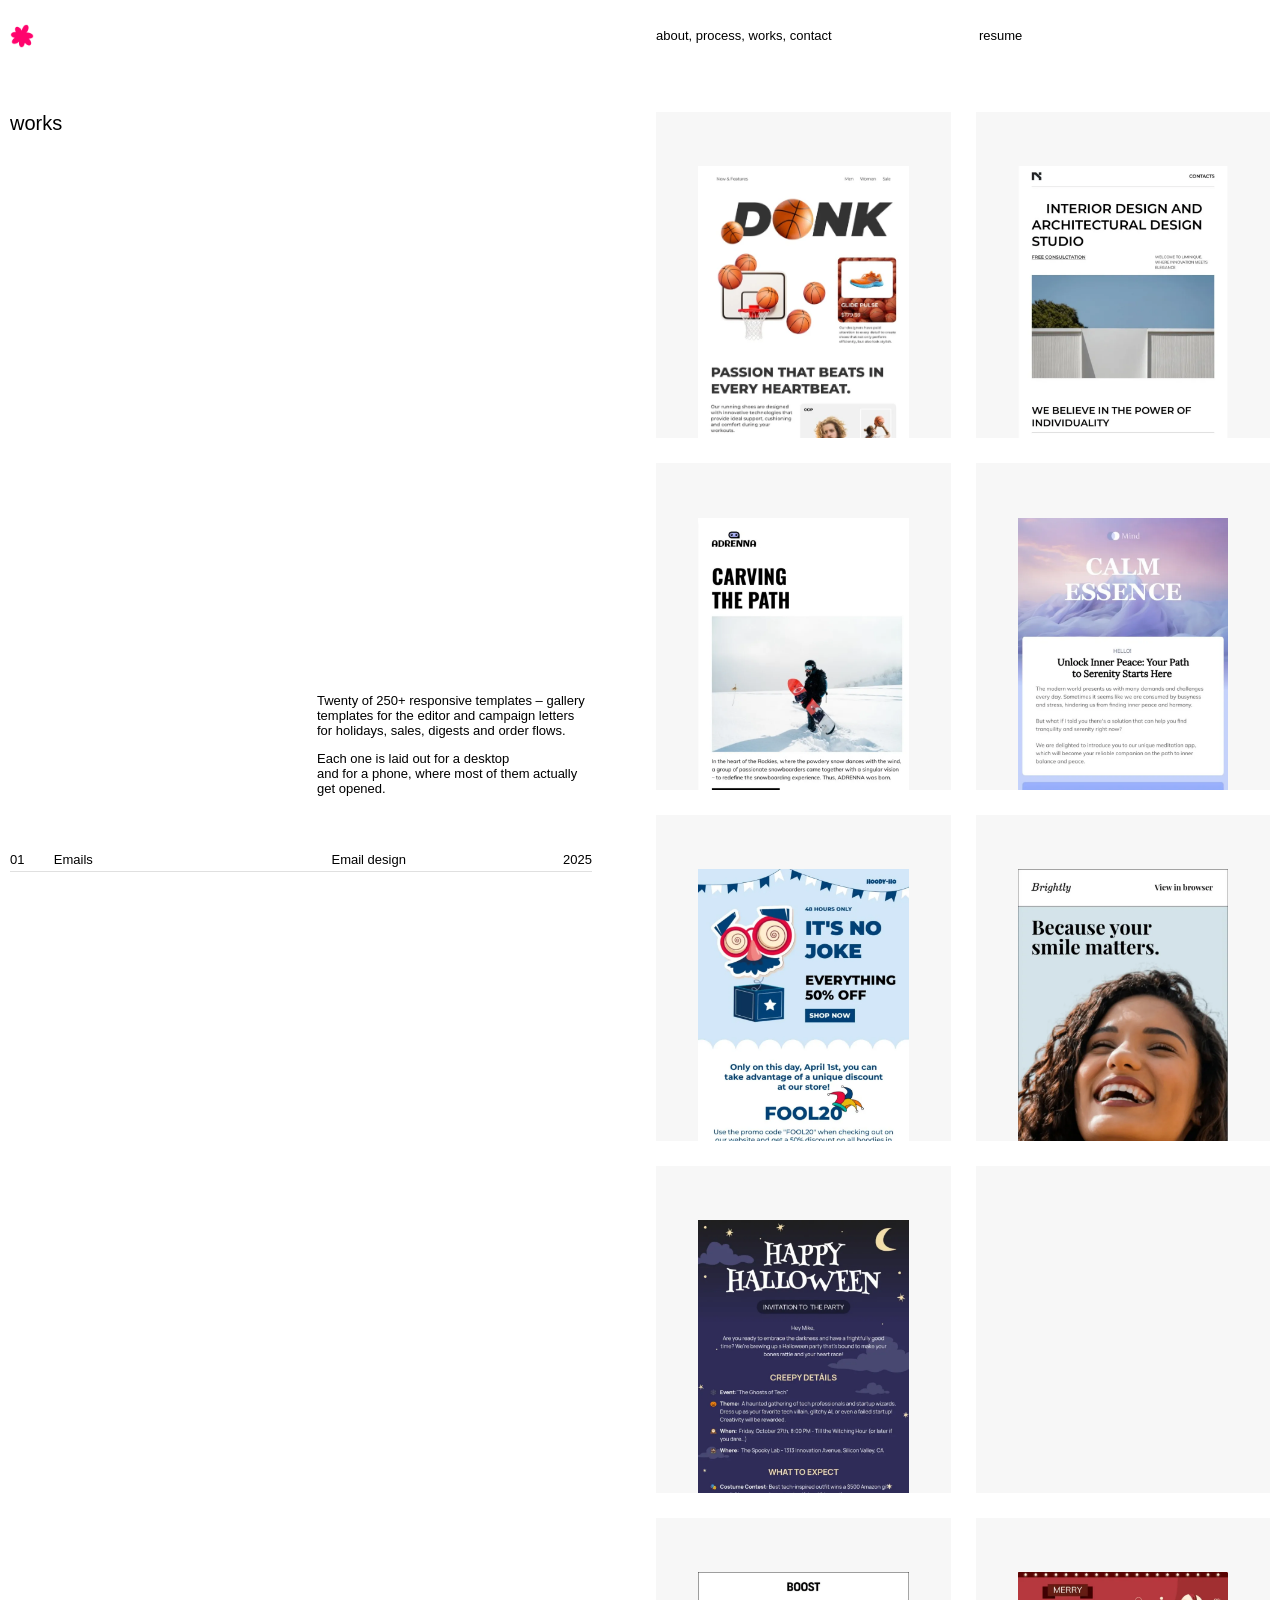
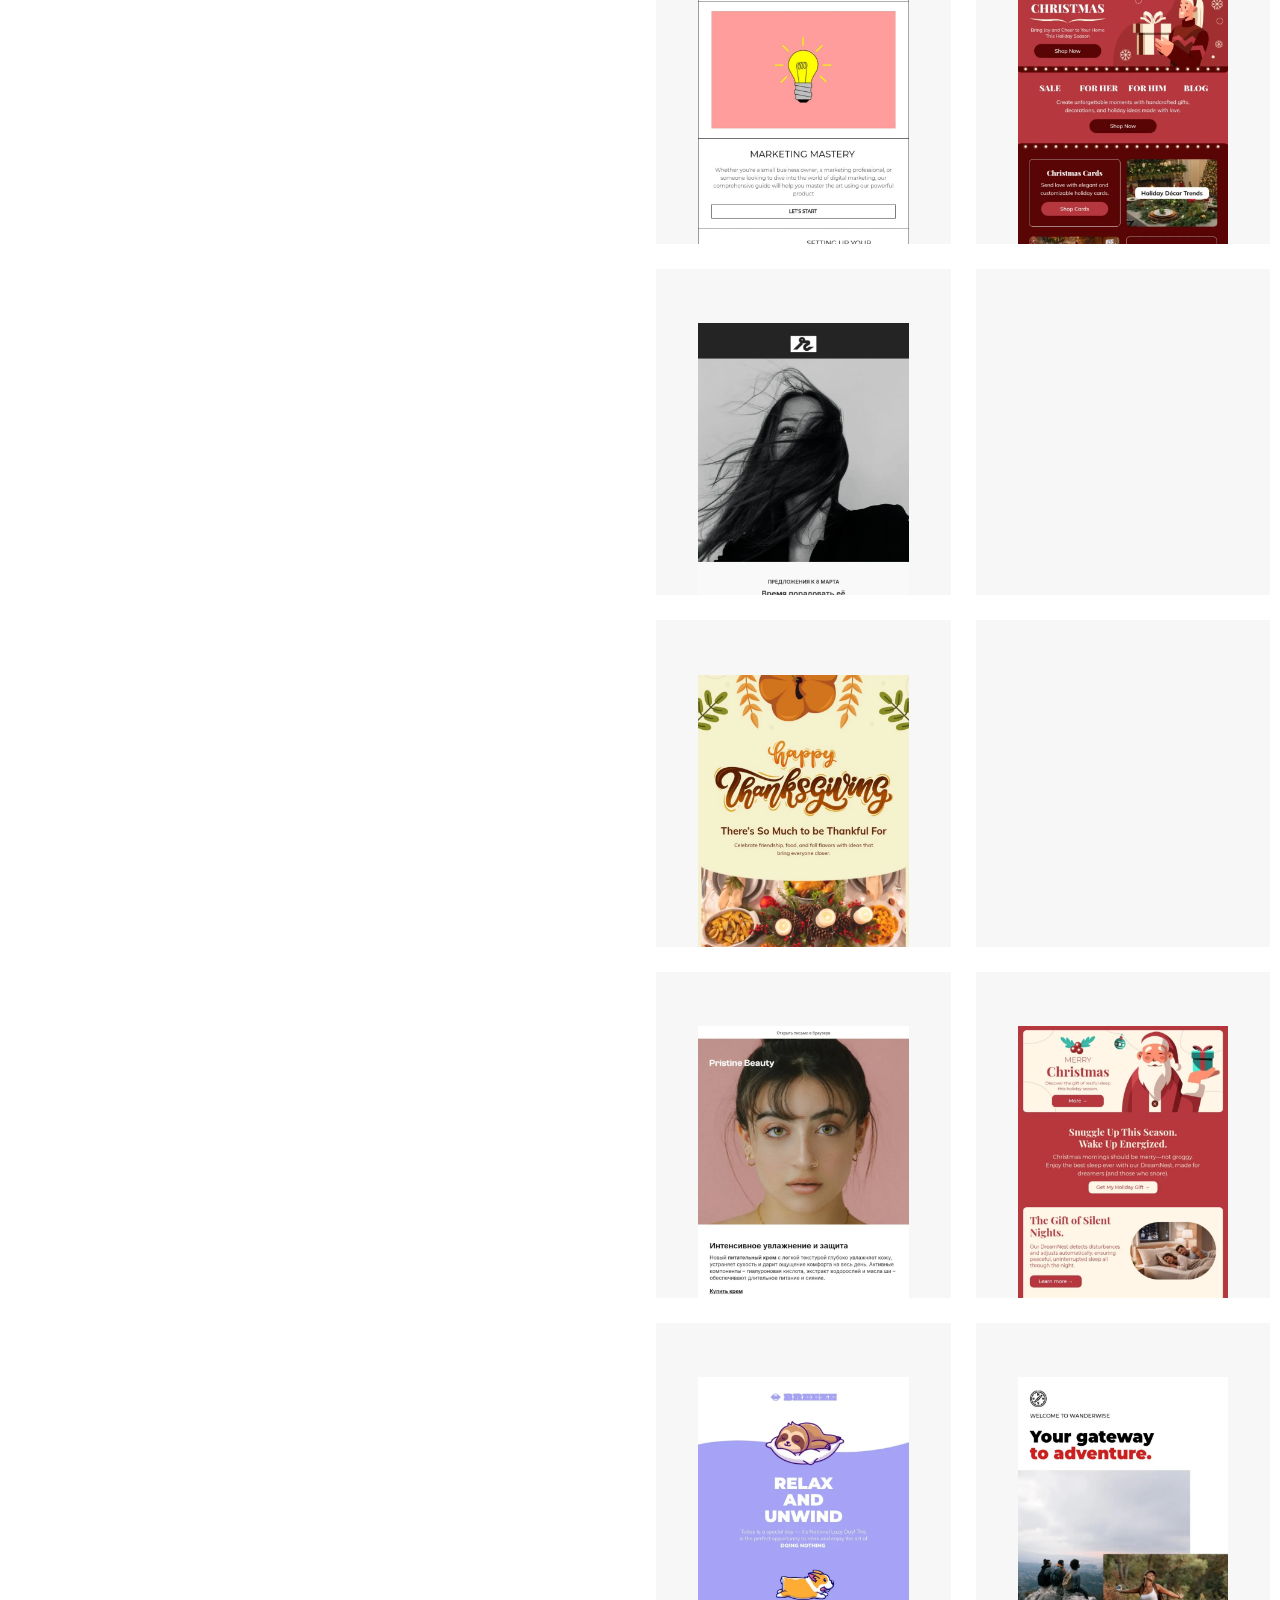
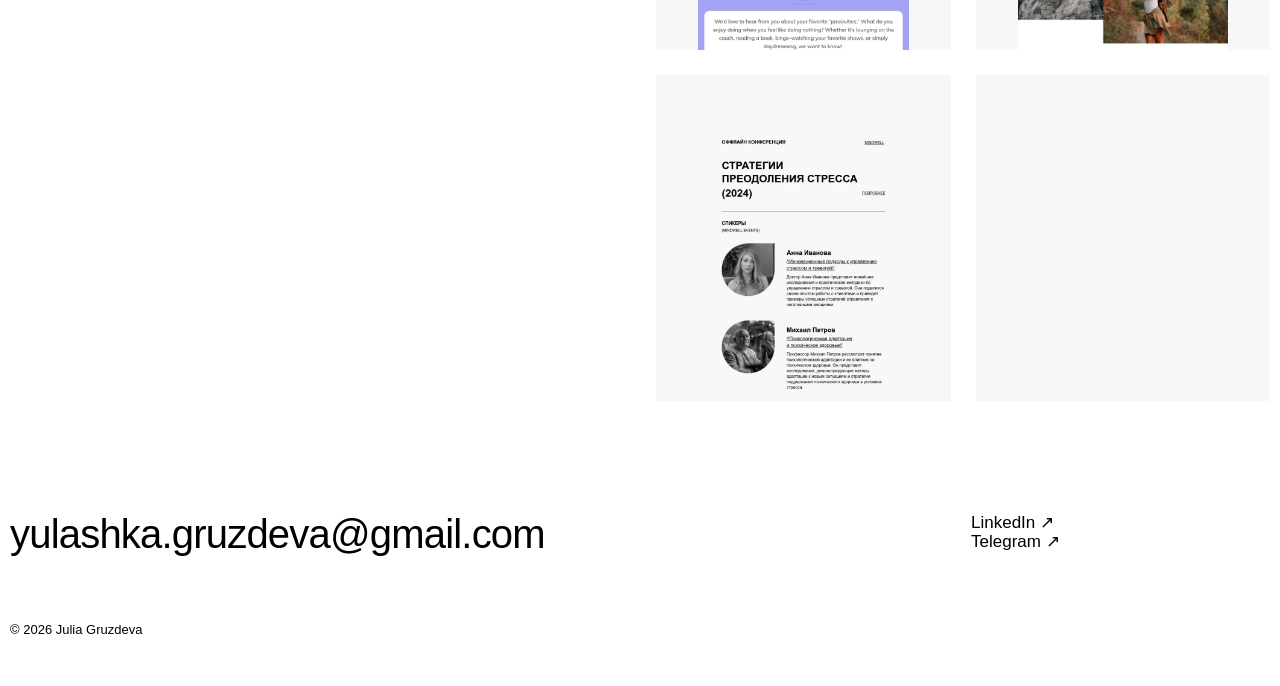
==== commit 4cfedaa9: "Описания работ – двумя абзацами Co-Authored-By: Claude Opus 5 <noreply@anthropic.com>" ====
--- a/work/email-design/index.html
+++ b/work/email-design/index.html
@@ -1,2 +1,2 @@
 <!DOCTYPE html><html lang="en"><head><meta charset="utf-8"><meta name="viewport" content="width=device-width, initial-scale=1"><!-- NDA: не убирать, пока Юля не скажет «согласовано, открываем» --><meta name="robots" content="noindex, nofollow"><title>Email design – Julia Gruzdeva</title><meta name="description" content="Responsive email templates for the template gallery of an email editor and for brand campaigns – holidays, sales, digests, order flows. Each one built for desktop and mobile."><!-- Иконка вкладки: розовый цветок (решение Юли 08.11.2026) --><link rel="icon" type="image/png" href="/favicon.png"><link rel="apple-touch-icon" href="/favicon.png"><!-- Вступление на главной: включаем до отрисовки, чтобы не мигало финальное состояние --><style>html.lenis,html.lenis body{height:auto}.lenis:not(.lenis-autoToggle).lenis-stopped{overflow:clip}.lenis [data-lenis-prevent],.lenis [data-lenis-prevent-wheel],.lenis [data-lenis-prevent-touch],.lenis [data-lenis-prevent-vertical],.lenis [data-lenis-prevent-horizontal]{overscroll-behavior:contain}.lenis.lenis-smooth iframe{pointer-events:none}.lenis.lenis-autoToggle{transition-behavior:allow-discrete;transition-property:overflow;transition-duration:1ms}
-</style><link rel="stylesheet" href="/_astro/TopBar.B1P4FgO7.css"><link rel="stylesheet" href="/_astro/Contact.BakObvQf.css"></head><body><header class="top wrap" data-topbar data-astro-cid-nazmfhjt><a class="t-caption top-logo" href="/#top" data-astro-cid-nazmfhjt><img src="/favicon.png" alt="" width="256" height="256" data-astro-cid-nazmfhjt><span class="visually-hidden" data-astro-cid-nazmfhjt>Julia Gruzdeva – to the top</span></a><nav class="t-caption top-nav" aria-label="Main" data-astro-cid-nazmfhjt><a href="/#about" data-astro-cid-nazmfhjt>about</a>, <a href="/#process" data-astro-cid-nazmfhjt>process</a>, <a href="/#work" data-astro-cid-nazmfhjt>works</a>, <a href="/contact" data-astro-cid-nazmfhjt>contact</a><span class="top-cv-nav" data-astro-cid-nazmfhjt>, <button type="button" data-cv-open data-astro-cid-nazmfhjt>resume</button></span></nav><button class="t-caption top-cv" type="button" data-cv-open data-astro-cid-nazmfhjt>resume</button></header><dialog class="cv" data-cv aria-label="Resume – Julia Gruzdeva" data-astro-cid-zsqrgqoq><div class="cv-sheet" data-lenis-prevent data-astro-cid-zsqrgqoq><div class="wrap cv-page" data-astro-cid-zsqrgqoq><div class="cv-top" data-astro-cid-zsqrgqoq><button class="cv-back" type="button" data-cv-close data-astro-cid-zsqrgqoq><img src="/favicon.png" alt="" width="256" height="256" data-astro-cid-zsqrgqoq><span class="visually-hidden" data-astro-cid-zsqrgqoq>Back to the site</span></button><button class="cv-close" type="button" data-cv-close data-astro-cid-zsqrgqoq>close</button></div><div class="cv-intro" data-astro-cid-zsqrgqoq><div class="cv-who" data-astro-cid-zsqrgqoq><h2 class="t-headline cv-headline" data-astro-cid-zsqrgqoq>Hello! I&#39;m Julia Gruzdeva – product designer.</h2><p class="t-caption cv-place" data-astro-cid-zsqrgqoq>Batumi, Georgia · UTC+4 · remote</p></div><img class="cv-photo" src="/images/julia.webp" alt="Julia Gruzdeva" width="560" height="560" loading="lazy" decoding="async" data-astro-cid-zsqrgqoq></div><section class="cv-row" data-astro-cid-zsqrgqoq><h3 class="t-title cv-label" data-astro-cid-zsqrgqoq>About me</h3><div class="cv-main" data-astro-cid-zsqrgqoq><p class="t-text" data-astro-cid-zsqrgqoq>Product and UX/UI designer with three years in complex B2B SaaS. I design interfaces with dozens of states, rules and edge cases, work on design systems at code level, and turn business goals into clear user flows together with product managers and engineers. My focus is the logic behind the screen: scenarios, states and every edge case are worked out before anything is drawn – so the team doesn&#39;t meet them after release. I work AI-first – I build interactive prototypes in Claude Code on the production component library, so engineers get working code instead of mockups and features are approved in weeks, not months.</p></div></section><section class="cv-row" data-astro-cid-zsqrgqoq><h3 class="t-title cv-label" data-astro-cid-zsqrgqoq>Contacts</h3><div class="cv-main cv-links" data-astro-cid-zsqrgqoq><p class="t-text cv-link" data-astro-cid-zsqrgqoq><span class="cv-dim" data-astro-cid-zsqrgqoq>LinkedIn:</span> <a href="https://www.linkedin.com/in/jula-gruzdeva/" target="_blank" rel="noopener" data-astro-cid-zsqrgqoq>linkedin.com/in/jula-gruzdeva ↗</a></p><p class="t-text cv-link" data-astro-cid-zsqrgqoq><span class="cv-dim" data-astro-cid-zsqrgqoq>Telegram:</span> <a href="https://t.me/jula_gruzdeva" target="_blank" rel="noopener" data-astro-cid-zsqrgqoq>@jula_gruzdeva ↗</a></p><p class="t-text cv-link" data-astro-cid-zsqrgqoq><span class="cv-dim" data-astro-cid-zsqrgqoq>Email:</span> <a href="mailto:yulashka.gruzdeva@gmail.com" data-astro-cid-zsqrgqoq>yulashka.gruzdeva@gmail.com</a></p></div></section><section class="cv-row" data-astro-cid-zsqrgqoq><h3 class="t-title cv-label" data-astro-cid-zsqrgqoq>Competences</h3><div class="cv-main" data-astro-cid-zsqrgqoq><p class="t-text" data-astro-cid-zsqrgqoq>I hand over high-fidelity UI, interactive prototypes and specs with acceptance criteria – and stay with engineering until release, with a design review of what was built. In a design system I work down to token scales and components documented in Storybook, with full state coverage and keyboard access. Tools: Figma and Claude Code.</p></div><ul class="cv-aside t-text" data-astro-cid-zsqrgqoq><li data-astro-cid-zsqrgqoq>Product design</li><li data-astro-cid-zsqrgqoq>Complex UX</li><li data-astro-cid-zsqrgqoq>Design systems</li><li data-astro-cid-zsqrgqoq>AI prototyping</li><li data-astro-cid-zsqrgqoq>Email design</li><li data-astro-cid-zsqrgqoq>Web design</li></ul></section><section class="cv-row" data-astro-cid-zsqrgqoq><h3 class="t-title cv-label" data-astro-cid-zsqrgqoq>Experience</h3><div class="cv-main cv-jobs" data-astro-cid-zsqrgqoq><div class="cv-job" data-astro-cid-zsqrgqoq><p class="t-data cv-job-head" data-astro-cid-zsqrgqoq>Product designer<span class="cv-job-when t-text" data-astro-cid-zsqrgqoq>2025 – 2026</span></p><p class="t-text cv-job-org" data-astro-cid-zsqrgqoq>A SaaS company in email marketing</p><ul class="t-text cv-points" data-astro-cid-zsqrgqoq><li data-astro-cid-zsqrgqoq>End-to-end design of complex B2B SaaS features – from user flows, system states and edge cases to high-fidelity UI, interactive prototypes and developer-ready specs with acceptance criteria.</li><li data-astro-cid-zsqrgqoq>Redesigned the whole customer account of a transactional email service in 5 months – sign-up, onboarding, sending domains, event history, projects and DMARC monitoring, for web and mobile, in light and dark themes. In production.</li><li data-astro-cid-zsqrgqoq>Designed core capabilities of an automation builder for scenarios with 50+ blocks – canvas minimap, smart guides with soft snapping, and a notification system built from support requests.</li><li data-astro-cid-zsqrgqoq>Designed activation flows – a launch checklist that leads new users to their first live scenario, and an entry point from segments into automations. Both in production.</li><li data-astro-cid-zsqrgqoq>Work AI-first – interactive prototypes in Claude Code on the production component library, which cut the path from task to approved solution from months to two or three weeks.</li><li data-astro-cid-zsqrgqoq>Owned a foundation area of a design system overhaul – shadows, overlays and layering: audit, token scales, 11 tokens shipped and 16 components rebuilt with full state coverage, keyboard access and Storybook documentation.</li><li data-astro-cid-zsqrgqoq>Designed data-heavy interfaces – an SMS analytics dashboard with tables, filters, aggregated reports, exports, and loading, empty and error states.</li></ul></div><div class="cv-job" data-astro-cid-zsqrgqoq><p class="t-data cv-job-head" data-astro-cid-zsqrgqoq>Designer, email and web<span class="cv-job-when t-text" data-astro-cid-zsqrgqoq>2023 – 2025</span></p><p class="t-text cv-job-org" data-astro-cid-zsqrgqoq>Same company</p><ul class="t-text cv-points" data-astro-cid-zsqrgqoq><li data-astro-cid-zsqrgqoq>Designed 250+ responsive email templates for the products&#39; template galleries, and campaign creatives for Russian-speaking and international markets.</li><li data-astro-cid-zsqrgqoq>Redesigned an 11-page product marketing site with an updated UI kit and developer documentation, in light and dark themes.</li><li data-astro-cid-zsqrgqoq>Used generative AI in visual production – 3D objects and a mascot for an ad campaign, illustrations for the site.</li><li data-astro-cid-zsqrgqoq>Moved into the product team in 2025.</li></ul></div></div></section><section class="cv-row" data-astro-cid-zsqrgqoq><h3 class="t-title cv-label" data-astro-cid-zsqrgqoq>Education</h3><div class="cv-main cv-rows" data-astro-cid-zsqrgqoq><div class="cv-line" data-astro-cid-zsqrgqoq><p class="t-text" data-astro-cid-zsqrgqoq>Peter the Great St. Petersburg Polytechnic University<br data-astro-cid-zsqrgqoq><span class="cv-dim" data-astro-cid-zsqrgqoq>Bachelor&#39;s degree, Information Technology</span></p><p class="t-text cv-when" data-astro-cid-zsqrgqoq>2021 – 2026</p></div></div></section><section class="cv-row" data-astro-cid-zsqrgqoq><h3 class="t-title cv-label" data-astro-cid-zsqrgqoq>Languages</h3><div class="cv-main cv-rows" data-astro-cid-zsqrgqoq><div class="cv-line" data-astro-cid-zsqrgqoq><p class="t-text" data-astro-cid-zsqrgqoq>Russian</p><p class="t-text cv-when" data-astro-cid-zsqrgqoq>Native</p></div><div class="cv-line" data-astro-cid-zsqrgqoq><p class="t-text" data-astro-cid-zsqrgqoq>English</p><p class="t-text cv-when" data-astro-cid-zsqrgqoq>Working proficiency</p></div></div></section></div></div></dialog><script type="module" src="/_astro/Resume.astro_astro_type_script_index_0_lang.Bk0ro4QS.js"></script><main><section class="work wrap" aria-labelledby="work-title" data-work data-astro-cid-t3eiqlen><i class="work-anchor" id="work" aria-hidden="true" data-astro-cid-t3eiqlen></i><div class="work-body" data-astro-cid-t3eiqlen><div class="work-side" data-astro-cid-t3eiqlen><div class="work-head" data-astro-cid-t3eiqlen><h2 class="t-title work-word" id="work-title" data-astro-cid-t3eiqlen>works</h2><div class="work-sums" data-astro-cid-t3eiqlen><p class="t-caption work-summary is-live" data-sum="emails" data-astro-cid-t3eiqlen>Twenty of 250+ responsive templates – gallery templates for the editor and campaign letters for holidays, sales, digests and order flows. Each one is laid out for a desktop and for a phone, where most of them actually get opened.</p></div></div><ol class="work-list t-caption" data-astro-cid-t3eiqlen><li class="is-live" data-row="emails" data-astro-cid-t3eiqlen><a href="#w-emails" data-astro-cid-t3eiqlen><span class="work-num" data-astro-cid-t3eiqlen>01</span><span class="work-name" data-astro-cid-t3eiqlen>Emails</span><span class="work-cat" data-astro-cid-t3eiqlen>Email design</span><span class="work-year" data-astro-cid-t3eiqlen>2025</span></a></li></ol></div><div class="work-images" data-astro-cid-t3eiqlen><div class="work-tile work-half" style="--shift:-73.26%;--dur:1.98s" id="w-emails" data-work-start="emails" data-astro-cid-t3eiqlen><img src="/images/work/email/email-01.webp" alt="Email template 1 of 20" width="517" height="2000" loading="eager" decoding="async" data-astro-cid-t3eiqlen></div><div class="work-tile work-half" style="--shift:-73.30%;--dur:1.99s" data-astro-cid-t3eiqlen><img src="/images/work/email/email-02.webp" alt="Email template 2 of 20" width="700" height="2712" loading="lazy" decoding="async" data-astro-cid-t3eiqlen></div><div class="work-tile work-half" style="--shift:-83.39%;--dur:3.63s" data-astro-cid-t3eiqlen><img src="/images/work/email/email-03.webp" alt="Email template 3 of 20" width="700" height="4358" loading="lazy" decoding="async" data-astro-cid-t3eiqlen></div><div class="work-tile work-half" style="--shift:-83.99%;--dur:3.80s" data-astro-cid-t3eiqlen><img src="/images/work/email/email-04.webp" alt="Email template 4 of 20" width="700" height="4522" loading="lazy" decoding="async" data-astro-cid-t3eiqlen></div><div class="work-tile work-half" style="--shift:-57.46%;--dur:0.98s" data-astro-cid-t3eiqlen><img src="/images/work/email/email-05.webp" alt="Email template 5 of 20" width="700" height="1702" loading="lazy" decoding="async" data-astro-cid-t3eiqlen></div><div class="work-tile work-half" style="--shift:-72.13%;--dur:1.87s" data-astro-cid-t3eiqlen><img src="/images/work/email/email-06.webp" alt="Email template 6 of 20" width="700" height="2598" loading="lazy" decoding="async" data-astro-cid-t3eiqlen></div><div class="work-tile work-half" style="--shift:-64.30%;--dur:1.30s" data-astro-cid-t3eiqlen><img src="/images/work/email/email-07.webp" alt="Email template 7 of 20" width="700" height="2028" loading="lazy" decoding="async" data-astro-cid-t3eiqlen></div><div class="work-tile work-half" style="--shift:-71.36%;--dur:1.80s" data-astro-cid-t3eiqlen><img src="/images/work/email/email-08.webp" alt="Email template 8 of 20" width="700" height="2528" loading="lazy" decoding="async" data-astro-cid-t3eiqlen></div><div class="work-tile work-half" style="--shift:-77.18%;--dur:2.45s" data-astro-cid-t3eiqlen><img src="/images/work/email/email-09.webp" alt="Email template 9 of 20" width="700" height="3172" loading="lazy" decoding="async" data-astro-cid-t3eiqlen></div><div class="work-tile work-half" style="--shift:-63.10%;--dur:1.24s" data-astro-cid-t3eiqlen><img src="/images/work/email/email-10.webp" alt="Email template 10 of 20" width="700" height="1962" loading="lazy" decoding="async" data-astro-cid-t3eiqlen></div><div class="work-tile work-half" style="--shift:-70.08%;--dur:1.70s" data-astro-cid-t3eiqlen><img src="/images/work/email/email-11.webp" alt="Email template 11 of 20" width="700" height="2420" loading="lazy" decoding="async" data-astro-cid-t3eiqlen></div><div class="work-tile work-half" style="--shift:-70.92%;--dur:1.77s" data-astro-cid-t3eiqlen><img src="/images/work/email/email-12.webp" alt="Email template 12 of 20" width="700" height="2490" loading="lazy" decoding="async" data-astro-cid-t3eiqlen></div><div class="work-tile work-half" style="--shift:-79.38%;--dur:2.79s" data-astro-cid-t3eiqlen><img src="/images/work/email/email-13.webp" alt="Email template 13 of 20" width="700" height="3512" loading="lazy" decoding="async" data-astro-cid-t3eiqlen></div><div class="work-tile work-half" style="--shift:-69.81%;--dur:1.67s" data-astro-cid-t3eiqlen><img src="/images/work/email/email-14.webp" alt="Email template 14 of 20" width="700" height="2398" loading="lazy" decoding="async" data-astro-cid-t3eiqlen></div><div class="work-tile work-half" style="--shift:-69.50%;--dur:1.65s" data-astro-cid-t3eiqlen><img src="/images/work/email/email-15.webp" alt="Email template 15 of 20" width="700" height="2374" loading="lazy" decoding="async" data-astro-cid-t3eiqlen></div><div class="work-tile work-half" style="--shift:-67.91%;--dur:1.53s" data-astro-cid-t3eiqlen><img src="/images/work/email/email-16.webp" alt="Email template 16 of 20" width="700" height="2256" loading="lazy" decoding="async" data-astro-cid-t3eiqlen></div><div class="work-tile work-half" style="--shift:-66.70%;--dur:1.45s" data-astro-cid-t3eiqlen><img src="/images/work/email/email-17.webp" alt="Email template 17 of 20" width="700" height="2174" loading="lazy" decoding="async" data-astro-cid-t3eiqlen></div><div class="work-tile work-half" style="--shift:-64.75%;--dur:1.33s" data-astro-cid-t3eiqlen><img src="/images/work/email/email-18.webp" alt="Email template 18 of 20" width="700" height="2054" loading="lazy" decoding="async" data-astro-cid-t3eiqlen></div><div class="work-tile work-half" style="--shift:-67.12%;--dur:1.48s" data-astro-cid-t3eiqlen><img src="/images/work/email/email-19.webp" alt="Email template 19 of 20" width="700" height="2202" loading="lazy" decoding="async" data-astro-cid-t3eiqlen></div><div class="work-tile work-half" style="--shift:-63.69%;--dur:1.27s" data-astro-cid-t3eiqlen><img src="/images/work/email/email-20.webp" alt="Email template 20 of 20" width="700" height="1994" loading="lazy" decoding="async" data-astro-cid-t3eiqlen></div></div></div></section><script type="module" src="/_astro/Work.astro_astro_type_script_index_0_lang.C612-Xgd.js"></script></main><footer class="contact wrap" aria-label="Contact" data-astro-cid-he3spzz3><div class="lanes contact-lanes" data-astro-cid-he3spzz3><div class="contact-who" data-astro-cid-he3spzz3><a class="t-headline contact-mail" href="mailto:yulashka.gruzdeva@gmail.com" data-astro-cid-he3spzz3>yulashka.gruzdeva@gmail.com</a></div><p class="t-data" data-astro-cid-he3spzz3><a href="https://www.linkedin.com/in/jula-gruzdeva/" target="_blank" rel="noopener" data-astro-cid-he3spzz3>LinkedIn ↗</a><br data-astro-cid-he3spzz3><a href="https://t.me/jula_gruzdeva" target="_blank" rel="noopener" data-astro-cid-he3spzz3>Telegram ↗</a></p></div><div class="lanes contact-foot" data-astro-cid-he3spzz3><p class="t-caption" data-astro-cid-he3spzz3>© 2026 Julia Gruzdeva</p></div></footer><script type="module" src="/_astro/Base.astro_astro_type_script_index_0_lang.paRQrTUy.js"></script></body></html>+</style><link rel="stylesheet" href="/_astro/TopBar.B1P4FgO7.css"><link rel="stylesheet" href="/_astro/Contact.zpsxE9Nk.css"></head><body><header class="top wrap" data-topbar data-astro-cid-nazmfhjt><a class="t-caption top-logo" href="/#top" data-astro-cid-nazmfhjt><img src="/favicon.png" alt="" width="256" height="256" data-astro-cid-nazmfhjt><span class="visually-hidden" data-astro-cid-nazmfhjt>Julia Gruzdeva – to the top</span></a><nav class="t-caption top-nav" aria-label="Main" data-astro-cid-nazmfhjt><a href="/#about" data-astro-cid-nazmfhjt>about</a>, <a href="/#process" data-astro-cid-nazmfhjt>process</a>, <a href="/#work" data-astro-cid-nazmfhjt>works</a>, <a href="/contact" data-astro-cid-nazmfhjt>contact</a><span class="top-cv-nav" data-astro-cid-nazmfhjt>, <button type="button" data-cv-open data-astro-cid-nazmfhjt>resume</button></span></nav><button class="t-caption top-cv" type="button" data-cv-open data-astro-cid-nazmfhjt>resume</button></header><dialog class="cv" data-cv aria-label="Resume – Julia Gruzdeva" data-astro-cid-zsqrgqoq><div class="cv-sheet" data-lenis-prevent data-astro-cid-zsqrgqoq><div class="wrap cv-page" data-astro-cid-zsqrgqoq><div class="cv-top" data-astro-cid-zsqrgqoq><button class="cv-back" type="button" data-cv-close data-astro-cid-zsqrgqoq><img src="/favicon.png" alt="" width="256" height="256" data-astro-cid-zsqrgqoq><span class="visually-hidden" data-astro-cid-zsqrgqoq>Back to the site</span></button><button class="cv-close" type="button" data-cv-close data-astro-cid-zsqrgqoq>close</button></div><div class="cv-intro" data-astro-cid-zsqrgqoq><div class="cv-who" data-astro-cid-zsqrgqoq><h2 class="t-headline cv-headline" data-astro-cid-zsqrgqoq>Hello! I&#39;m Julia Gruzdeva – product designer.</h2><p class="t-caption cv-place" data-astro-cid-zsqrgqoq>Batumi, Georgia · UTC+4 · remote</p></div><img class="cv-photo" src="/images/julia.webp" alt="Julia Gruzdeva" width="560" height="560" loading="lazy" decoding="async" data-astro-cid-zsqrgqoq></div><section class="cv-row" data-astro-cid-zsqrgqoq><h3 class="t-title cv-label" data-astro-cid-zsqrgqoq>About me</h3><div class="cv-main" data-astro-cid-zsqrgqoq><p class="t-text" data-astro-cid-zsqrgqoq>Product and UX/UI designer with three years in complex B2B SaaS. I design interfaces with dozens of states, rules and edge cases, work on design systems at code level, and turn business goals into clear user flows together with product managers and engineers. My focus is the logic behind the screen: scenarios, states and every edge case are worked out before anything is drawn – so the team doesn&#39;t meet them after release. I work AI-first – I build interactive prototypes in Claude Code on the production component library, so engineers get working code instead of mockups and features are approved in weeks, not months.</p></div></section><section class="cv-row" data-astro-cid-zsqrgqoq><h3 class="t-title cv-label" data-astro-cid-zsqrgqoq>Contacts</h3><div class="cv-main cv-links" data-astro-cid-zsqrgqoq><p class="t-text cv-link" data-astro-cid-zsqrgqoq><span class="cv-dim" data-astro-cid-zsqrgqoq>LinkedIn:</span> <a href="https://www.linkedin.com/in/jula-gruzdeva/" target="_blank" rel="noopener" data-astro-cid-zsqrgqoq>linkedin.com/in/jula-gruzdeva ↗</a></p><p class="t-text cv-link" data-astro-cid-zsqrgqoq><span class="cv-dim" data-astro-cid-zsqrgqoq>Telegram:</span> <a href="https://t.me/jula_gruzdeva" target="_blank" rel="noopener" data-astro-cid-zsqrgqoq>@jula_gruzdeva ↗</a></p><p class="t-text cv-link" data-astro-cid-zsqrgqoq><span class="cv-dim" data-astro-cid-zsqrgqoq>Email:</span> <a href="mailto:yulashka.gruzdeva@gmail.com" data-astro-cid-zsqrgqoq>yulashka.gruzdeva@gmail.com</a></p></div></section><section class="cv-row" data-astro-cid-zsqrgqoq><h3 class="t-title cv-label" data-astro-cid-zsqrgqoq>Competences</h3><div class="cv-main" data-astro-cid-zsqrgqoq><p class="t-text" data-astro-cid-zsqrgqoq>I hand over high-fidelity UI, interactive prototypes and specs with acceptance criteria – and stay with engineering until release, with a design review of what was built. In a design system I work down to token scales and components documented in Storybook, with full state coverage and keyboard access. Tools: Figma and Claude Code.</p></div><ul class="cv-aside t-text" data-astro-cid-zsqrgqoq><li data-astro-cid-zsqrgqoq>Product design</li><li data-astro-cid-zsqrgqoq>Complex UX</li><li data-astro-cid-zsqrgqoq>Design systems</li><li data-astro-cid-zsqrgqoq>AI prototyping</li><li data-astro-cid-zsqrgqoq>Email design</li><li data-astro-cid-zsqrgqoq>Web design</li></ul></section><section class="cv-row" data-astro-cid-zsqrgqoq><h3 class="t-title cv-label" data-astro-cid-zsqrgqoq>Experience</h3><div class="cv-main cv-jobs" data-astro-cid-zsqrgqoq><div class="cv-job" data-astro-cid-zsqrgqoq><p class="t-data cv-job-head" data-astro-cid-zsqrgqoq>Product designer<span class="cv-job-when t-text" data-astro-cid-zsqrgqoq>2025 – 2026</span></p><p class="t-text cv-job-org" data-astro-cid-zsqrgqoq>A SaaS company in email marketing</p><ul class="t-text cv-points" data-astro-cid-zsqrgqoq><li data-astro-cid-zsqrgqoq>End-to-end design of complex B2B SaaS features – from user flows, system states and edge cases to high-fidelity UI, interactive prototypes and developer-ready specs with acceptance criteria.</li><li data-astro-cid-zsqrgqoq>Redesigned the whole customer account of a transactional email service in 5 months – sign-up, onboarding, sending domains, event history, projects and DMARC monitoring, for web and mobile, in light and dark themes. In production.</li><li data-astro-cid-zsqrgqoq>Designed core capabilities of an automation builder for scenarios with 50+ blocks – canvas minimap, smart guides with soft snapping, and a notification system built from support requests.</li><li data-astro-cid-zsqrgqoq>Designed activation flows – a launch checklist that leads new users to their first live scenario, and an entry point from segments into automations. Both in production.</li><li data-astro-cid-zsqrgqoq>Work AI-first – interactive prototypes in Claude Code on the production component library, which cut the path from task to approved solution from months to two or three weeks.</li><li data-astro-cid-zsqrgqoq>Owned a foundation area of a design system overhaul – shadows, overlays and layering: audit, token scales, 11 tokens shipped and 16 components rebuilt with full state coverage, keyboard access and Storybook documentation.</li><li data-astro-cid-zsqrgqoq>Designed data-heavy interfaces – an SMS analytics dashboard with tables, filters, aggregated reports, exports, and loading, empty and error states.</li></ul></div><div class="cv-job" data-astro-cid-zsqrgqoq><p class="t-data cv-job-head" data-astro-cid-zsqrgqoq>Designer, email and web<span class="cv-job-when t-text" data-astro-cid-zsqrgqoq>2023 – 2025</span></p><p class="t-text cv-job-org" data-astro-cid-zsqrgqoq>Same company</p><ul class="t-text cv-points" data-astro-cid-zsqrgqoq><li data-astro-cid-zsqrgqoq>Designed 250+ responsive email templates for the products&#39; template galleries, and campaign creatives for Russian-speaking and international markets.</li><li data-astro-cid-zsqrgqoq>Redesigned an 11-page product marketing site with an updated UI kit and developer documentation, in light and dark themes.</li><li data-astro-cid-zsqrgqoq>Used generative AI in visual production – 3D objects and a mascot for an ad campaign, illustrations for the site.</li><li data-astro-cid-zsqrgqoq>Moved into the product team in 2025.</li></ul></div></div></section><section class="cv-row" data-astro-cid-zsqrgqoq><h3 class="t-title cv-label" data-astro-cid-zsqrgqoq>Education</h3><div class="cv-main cv-rows" data-astro-cid-zsqrgqoq><div class="cv-line" data-astro-cid-zsqrgqoq><p class="t-text" data-astro-cid-zsqrgqoq>Peter the Great St. Petersburg Polytechnic University<br data-astro-cid-zsqrgqoq><span class="cv-dim" data-astro-cid-zsqrgqoq>Bachelor&#39;s degree, Information Technology</span></p><p class="t-text cv-when" data-astro-cid-zsqrgqoq>2021 – 2026</p></div></div></section><section class="cv-row" data-astro-cid-zsqrgqoq><h3 class="t-title cv-label" data-astro-cid-zsqrgqoq>Languages</h3><div class="cv-main cv-rows" data-astro-cid-zsqrgqoq><div class="cv-line" data-astro-cid-zsqrgqoq><p class="t-text" data-astro-cid-zsqrgqoq>Russian</p><p class="t-text cv-when" data-astro-cid-zsqrgqoq>Native</p></div><div class="cv-line" data-astro-cid-zsqrgqoq><p class="t-text" data-astro-cid-zsqrgqoq>English</p><p class="t-text cv-when" data-astro-cid-zsqrgqoq>Working proficiency</p></div></div></section></div></div></dialog><script type="module" src="/_astro/Resume.astro_astro_type_script_index_0_lang.Bk0ro4QS.js"></script><main><section class="work wrap" aria-labelledby="work-title" data-work data-astro-cid-t3eiqlen><i class="work-anchor" id="work" aria-hidden="true" data-astro-cid-t3eiqlen></i><div class="work-body" data-astro-cid-t3eiqlen><div class="work-side" data-astro-cid-t3eiqlen><div class="work-head" data-astro-cid-t3eiqlen><h2 class="t-title work-word" id="work-title" data-astro-cid-t3eiqlen>works</h2><div class="work-sums" data-astro-cid-t3eiqlen><div class="t-caption work-summary is-live" data-sum="emails" data-astro-cid-t3eiqlen><p data-astro-cid-t3eiqlen>Twenty of 250+ responsive templates – gallery templates for the editor and campaign letters for holidays, sales, digests and order flows.</p><p data-astro-cid-t3eiqlen>Each one is laid out for a desktop and for a phone, where most of them actually get opened.</p></div></div></div><ol class="work-list t-caption" data-astro-cid-t3eiqlen><li class="is-live" data-row="emails" data-astro-cid-t3eiqlen><a href="#w-emails" data-astro-cid-t3eiqlen><span class="work-num" data-astro-cid-t3eiqlen>01</span><span class="work-name" data-astro-cid-t3eiqlen>Emails</span><span class="work-cat" data-astro-cid-t3eiqlen>Email design</span><span class="work-year" data-astro-cid-t3eiqlen>2025</span></a></li></ol></div><div class="work-images" data-astro-cid-t3eiqlen><div class="work-tile work-half" style="--shift:-73.26%;--dur:1.98s" id="w-emails" data-work-start="emails" data-astro-cid-t3eiqlen><img src="/images/work/email/email-01.webp" alt="Email template 1 of 20" width="517" height="2000" loading="eager" decoding="async" data-astro-cid-t3eiqlen></div><div class="work-tile work-half" style="--shift:-73.30%;--dur:1.99s" data-astro-cid-t3eiqlen><img src="/images/work/email/email-02.webp" alt="Email template 2 of 20" width="700" height="2712" loading="lazy" decoding="async" data-astro-cid-t3eiqlen></div><div class="work-tile work-half" style="--shift:-83.39%;--dur:3.63s" data-astro-cid-t3eiqlen><img src="/images/work/email/email-03.webp" alt="Email template 3 of 20" width="700" height="4358" loading="lazy" decoding="async" data-astro-cid-t3eiqlen></div><div class="work-tile work-half" style="--shift:-83.99%;--dur:3.80s" data-astro-cid-t3eiqlen><img src="/images/work/email/email-04.webp" alt="Email template 4 of 20" width="700" height="4522" loading="lazy" decoding="async" data-astro-cid-t3eiqlen></div><div class="work-tile work-half" style="--shift:-57.46%;--dur:0.98s" data-astro-cid-t3eiqlen><img src="/images/work/email/email-05.webp" alt="Email template 5 of 20" width="700" height="1702" loading="lazy" decoding="async" data-astro-cid-t3eiqlen></div><div class="work-tile work-half" style="--shift:-72.13%;--dur:1.87s" data-astro-cid-t3eiqlen><img src="/images/work/email/email-06.webp" alt="Email template 6 of 20" width="700" height="2598" loading="lazy" decoding="async" data-astro-cid-t3eiqlen></div><div class="work-tile work-half" style="--shift:-64.30%;--dur:1.30s" data-astro-cid-t3eiqlen><img src="/images/work/email/email-07.webp" alt="Email template 7 of 20" width="700" height="2028" loading="lazy" decoding="async" data-astro-cid-t3eiqlen></div><div class="work-tile work-half" style="--shift:-71.36%;--dur:1.80s" data-astro-cid-t3eiqlen><img src="/images/work/email/email-08.webp" alt="Email template 8 of 20" width="700" height="2528" loading="lazy" decoding="async" data-astro-cid-t3eiqlen></div><div class="work-tile work-half" style="--shift:-77.18%;--dur:2.45s" data-astro-cid-t3eiqlen><img src="/images/work/email/email-09.webp" alt="Email template 9 of 20" width="700" height="3172" loading="lazy" decoding="async" data-astro-cid-t3eiqlen></div><div class="work-tile work-half" style="--shift:-63.10%;--dur:1.24s" data-astro-cid-t3eiqlen><img src="/images/work/email/email-10.webp" alt="Email template 10 of 20" width="700" height="1962" loading="lazy" decoding="async" data-astro-cid-t3eiqlen></div><div class="work-tile work-half" style="--shift:-70.08%;--dur:1.70s" data-astro-cid-t3eiqlen><img src="/images/work/email/email-11.webp" alt="Email template 11 of 20" width="700" height="2420" loading="lazy" decoding="async" data-astro-cid-t3eiqlen></div><div class="work-tile work-half" style="--shift:-70.92%;--dur:1.77s" data-astro-cid-t3eiqlen><img src="/images/work/email/email-12.webp" alt="Email template 12 of 20" width="700" height="2490" loading="lazy" decoding="async" data-astro-cid-t3eiqlen></div><div class="work-tile work-half" style="--shift:-79.38%;--dur:2.79s" data-astro-cid-t3eiqlen><img src="/images/work/email/email-13.webp" alt="Email template 13 of 20" width="700" height="3512" loading="lazy" decoding="async" data-astro-cid-t3eiqlen></div><div class="work-tile work-half" style="--shift:-69.81%;--dur:1.67s" data-astro-cid-t3eiqlen><img src="/images/work/email/email-14.webp" alt="Email template 14 of 20" width="700" height="2398" loading="lazy" decoding="async" data-astro-cid-t3eiqlen></div><div class="work-tile work-half" style="--shift:-69.50%;--dur:1.65s" data-astro-cid-t3eiqlen><img src="/images/work/email/email-15.webp" alt="Email template 15 of 20" width="700" height="2374" loading="lazy" decoding="async" data-astro-cid-t3eiqlen></div><div class="work-tile work-half" style="--shift:-67.91%;--dur:1.53s" data-astro-cid-t3eiqlen><img src="/images/work/email/email-16.webp" alt="Email template 16 of 20" width="700" height="2256" loading="lazy" decoding="async" data-astro-cid-t3eiqlen></div><div class="work-tile work-half" style="--shift:-66.70%;--dur:1.45s" data-astro-cid-t3eiqlen><img src="/images/work/email/email-17.webp" alt="Email template 17 of 20" width="700" height="2174" loading="lazy" decoding="async" data-astro-cid-t3eiqlen></div><div class="work-tile work-half" style="--shift:-64.75%;--dur:1.33s" data-astro-cid-t3eiqlen><img src="/images/work/email/email-18.webp" alt="Email template 18 of 20" width="700" height="2054" loading="lazy" decoding="async" data-astro-cid-t3eiqlen></div><div class="work-tile work-half" style="--shift:-67.12%;--dur:1.48s" data-astro-cid-t3eiqlen><img src="/images/work/email/email-19.webp" alt="Email template 19 of 20" width="700" height="2202" loading="lazy" decoding="async" data-astro-cid-t3eiqlen></div><div class="work-tile work-half" style="--shift:-63.69%;--dur:1.27s" data-astro-cid-t3eiqlen><img src="/images/work/email/email-20.webp" alt="Email template 20 of 20" width="700" height="1994" loading="lazy" decoding="async" data-astro-cid-t3eiqlen></div></div></div></section><script type="module" src="/_astro/Work.astro_astro_type_script_index_0_lang.C612-Xgd.js"></script></main><footer class="contact wrap" aria-label="Contact" data-astro-cid-he3spzz3><div class="lanes contact-lanes" data-astro-cid-he3spzz3><div class="contact-who" data-astro-cid-he3spzz3><a class="t-headline contact-mail" href="mailto:yulashka.gruzdeva@gmail.com" data-astro-cid-he3spzz3>yulashka.gruzdeva@gmail.com</a></div><p class="t-data" data-astro-cid-he3spzz3><a href="https://www.linkedin.com/in/jula-gruzdeva/" target="_blank" rel="noopener" data-astro-cid-he3spzz3>LinkedIn ↗</a><br data-astro-cid-he3spzz3><a href="https://t.me/jula_gruzdeva" target="_blank" rel="noopener" data-astro-cid-he3spzz3>Telegram ↗</a></p></div><div class="lanes contact-foot" data-astro-cid-he3spzz3><p class="t-caption" data-astro-cid-he3spzz3>© 2026 Julia Gruzdeva</p></div></footer><script type="module" src="/_astro/Base.astro_astro_type_script_index_0_lang.paRQrTUy.js"></script></body></html>
--- a/_astro/Contact.zpsxE9Nk.css
+++ b/_astro/Contact.zpsxE9Nk.css
@@ -0,0 +1 @@
+.work[data-astro-cid-t3eiqlen]{z-index:1;position:relative}.work-anchor[data-astro-cid-t3eiqlen]{width:1px;height:1px;position:absolute;top:0;left:0}.work-body[data-astro-cid-t3eiqlen]{column-gap:var(--lane-gap);grid-template-columns:repeat(4,minmax(0,1fr));display:grid}.work-side[data-astro-cid-t3eiqlen]{grid-column:1/3}.work-images[data-astro-cid-t3eiqlen]{grid-column:3/-1}.work-head[data-astro-cid-t3eiqlen]{column-gap:var(--lane-gap);grid-template-columns:1fr 1fr;display:grid}.work-head[data-astro-cid-t3eiqlen]>[data-astro-cid-t3eiqlen]{padding:0 var(--lane-pad)}.work-sums[data-astro-cid-t3eiqlen]{display:grid}.work-summary[data-astro-cid-t3eiqlen]{opacity:0;grid-area:1/1;max-width:24em}.work-summary[data-astro-cid-t3eiqlen].is-live{opacity:1}.work-summary[data-astro-cid-t3eiqlen] p[data-astro-cid-t3eiqlen]+p[data-astro-cid-t3eiqlen]{padding-top:1em}.work-list[data-astro-cid-t3eiqlen]{padding:0 var(--lane-pad)}.work-list[data-astro-cid-t3eiqlen]>li[data-astro-cid-t3eiqlen]>a[data-astro-cid-t3eiqlen]{border-bottom:var(--rule-w) solid var(--rule-soft);color:var(--muted-light);grid-template-columns:2.6em minmax(0,1fr) minmax(0,.8fr) 2.8em;gap:10px;padding:2px 0 3px;display:grid}.work-list[data-astro-cid-t3eiqlen]>li[data-astro-cid-t3eiqlen]>a[data-astro-cid-t3eiqlen]:hover{color:var(--black);text-decoration:none}.work-list[data-astro-cid-t3eiqlen]>li[data-astro-cid-t3eiqlen].is-live>a[data-astro-cid-t3eiqlen]{color:var(--black)}.work-name[data-astro-cid-t3eiqlen],.work-cat[data-astro-cid-t3eiqlen]{text-overflow:ellipsis;white-space:nowrap;overflow:hidden}.work-year[data-astro-cid-t3eiqlen]{text-align:right}.work-images[data-astro-cid-t3eiqlen]{gap:var(--work-gap);padding-top:calc(var(--top-h) + 40px);grid-template-columns:1fr 1fr;align-content:start;display:grid}.work-images[data-astro-cid-t3eiqlen] img[data-astro-cid-t3eiqlen],.work-images[data-astro-cid-t3eiqlen] .work-shape[data-astro-cid-t3eiqlen]{grid-column:1/-1;width:100%;height:auto}.work-tile[data-astro-cid-t3eiqlen]{aspect-ratio:489/542;background:var(--tile-bg);grid-column:1/-1;transition:background-color .16s ease-out;position:relative;overflow:hidden}.work-tile[data-astro-cid-t3eiqlen]:hover{background:var(--tile-bg-hover)}.work-tile[data-astro-cid-t3eiqlen] img[data-astro-cid-t3eiqlen]{width:71.575%;height:auto;transition:transform .45s ease-out;position:absolute;top:16.605%;left:14.315%}.work-tile[data-astro-cid-t3eiqlen]:hover img[data-astro-cid-t3eiqlen]{transform:translateY(var(--shift));transition-duration:var(--dur)}@media (prefers-reduced-motion:reduce){.work-tile[data-astro-cid-t3eiqlen],.work-tile[data-astro-cid-t3eiqlen] img[data-astro-cid-t3eiqlen]{transition:none}.work-tile[data-astro-cid-t3eiqlen]:hover img[data-astro-cid-t3eiqlen]{transform:none}}.work-pad[data-astro-cid-t3eiqlen]{background:var(--tile-bg);grid-column:1/-1;place-items:center;padding:10% 0;display:grid}.work-pad[data-astro-cid-t3eiqlen] img[data-astro-cid-t3eiqlen]{width:var(--fit,100%);height:auto}.work-shot[data-astro-cid-t3eiqlen]{grid-column:1/-1;margin:0}.work-shot-frame[data-astro-cid-t3eiqlen]{aspect-ratio:2000/1119;background:var(--tile-bg);place-items:center;transition:background-color .16s ease-out;display:grid}.work-shot[data-astro-cid-t3eiqlen]:hover .work-shot-frame[data-astro-cid-t3eiqlen]{background:var(--tile-bg-hover)}.work-shot-frame[data-astro-cid-t3eiqlen] img[data-astro-cid-t3eiqlen]{width:78.8%;height:auto}.work-live[data-astro-cid-t3eiqlen]{aspect-ratio:1600/890;pointer-events:none;width:78.8%;position:absolute;overflow:hidden;container-type:inline-size}.work-live[data-astro-cid-t3eiqlen] iframe[data-astro-cid-t3eiqlen]{width:1600px;height:890px;transform:scale(calc(100cqw / calc(1600 * 1px)));transform-origin:0 0;border:0;display:block}.work-shot-frame[data-astro-cid-t3eiqlen]{position:relative}.work-shot-cap[data-astro-cid-t3eiqlen]{gap:2px;padding-top:20px;display:grid}.work-shot-head[data-astro-cid-t3eiqlen]{justify-self:start;align-items:baseline;gap:6px;display:inline-flex}.work-shot-title[data-astro-cid-t3eiqlen],.work-shot-arrow[data-astro-cid-t3eiqlen]{color:var(--black)}.work-shot[data-astro-cid-t3eiqlen]:hover .work-shot-head[data-astro-cid-t3eiqlen]{text-underline-offset:.15em;text-decoration:underline 1px}.work-shot-sub[data-astro-cid-t3eiqlen]{color:var(--muted)}@media (prefers-reduced-motion:reduce){.work-shot-frame[data-astro-cid-t3eiqlen]{transition:none}}.work-images[data-astro-cid-t3eiqlen] .work-half[data-astro-cid-t3eiqlen]{grid-column:auto}.work-shape[data-astro-cid-t3eiqlen]{background:var(--placeholder)}@media (width>=901px){.work-side[data-astro-cid-t3eiqlen]{height:100svh;padding-top:calc(var(--top-h) + 40px);flex-direction:column;justify-content:space-between;min-height:0;padding-bottom:28px;padding-right:32px;display:flex;position:sticky;top:0}.work-head[data-astro-cid-t3eiqlen]{flex:auto;min-height:0;padding-bottom:54px}.work-sums[data-astro-cid-t3eiqlen]{align-self:end}.work-summary[data-astro-cid-t3eiqlen]{align-self:start}}@media (width<=900px){.work-body[data-astro-cid-t3eiqlen]{grid-template-columns:1fr;gap:40px}.work-side[data-astro-cid-t3eiqlen],.work-images[data-astro-cid-t3eiqlen]{grid-column:1/-1}.work-side[data-astro-cid-t3eiqlen]{padding-top:calc(var(--top-h) + 32px)}.work-head[data-astro-cid-t3eiqlen]{grid-template-columns:1fr;row-gap:24px}.work-head[data-astro-cid-t3eiqlen]>[data-astro-cid-t3eiqlen],.work-list[data-astro-cid-t3eiqlen]{padding:0}.work-list[data-astro-cid-t3eiqlen]{margin-top:32px}.work-images[data-astro-cid-t3eiqlen]{padding-top:0}}@media (width<=600px){.work-images[data-astro-cid-t3eiqlen]{grid-template-columns:minmax(0,1fr)}.work-images[data-astro-cid-t3eiqlen] .work-half[data-astro-cid-t3eiqlen]{grid-column:1/-1}.work-list[data-astro-cid-t3eiqlen]>li[data-astro-cid-t3eiqlen]>a[data-astro-cid-t3eiqlen]{grid-template-columns:2.2em minmax(0,1fr) minmax(0,.85fr) 2.6em;gap:8px;padding:7px 0 8px}.work-shot-cap[data-astro-cid-t3eiqlen]{padding-top:14px}}.contact[data-astro-cid-he3spzz3]{padding-top:var(--footer-top);padding-bottom:48px}.contact-mail[data-astro-cid-he3spzz3]:hover{text-decoration-thickness:var(--rule-bold);text-underline-offset:.18em}.contact-lanes[data-astro-cid-he3spzz3]{grid-template-columns:2fr 1fr 1fr;padding-bottom:64px}.contact-who[data-astro-cid-he3spzz3]{grid-column:span 2}.contact-mail[data-astro-cid-he3spzz3]{overflow-wrap:anywhere}.contact-open[data-astro-cid-he3spzz3]{color:var(--muted);padding-top:12px}.contact-foot[data-astro-cid-he3spzz3]>[data-astro-cid-he3spzz3]{padding-top:4px}@media (width<=900px){.contact-lanes[data-astro-cid-he3spzz3]{grid-template-columns:1fr}.contact-who[data-astro-cid-he3spzz3]{grid-column:auto}}@media (width<=600px){.contact-mail[data-astro-cid-he3spzz3]{font-size:clamp(18px, 6.1vw, var(--fs-headline))}.contact-lanes[data-astro-cid-he3spzz3]{row-gap:28px;padding-bottom:48px}}
